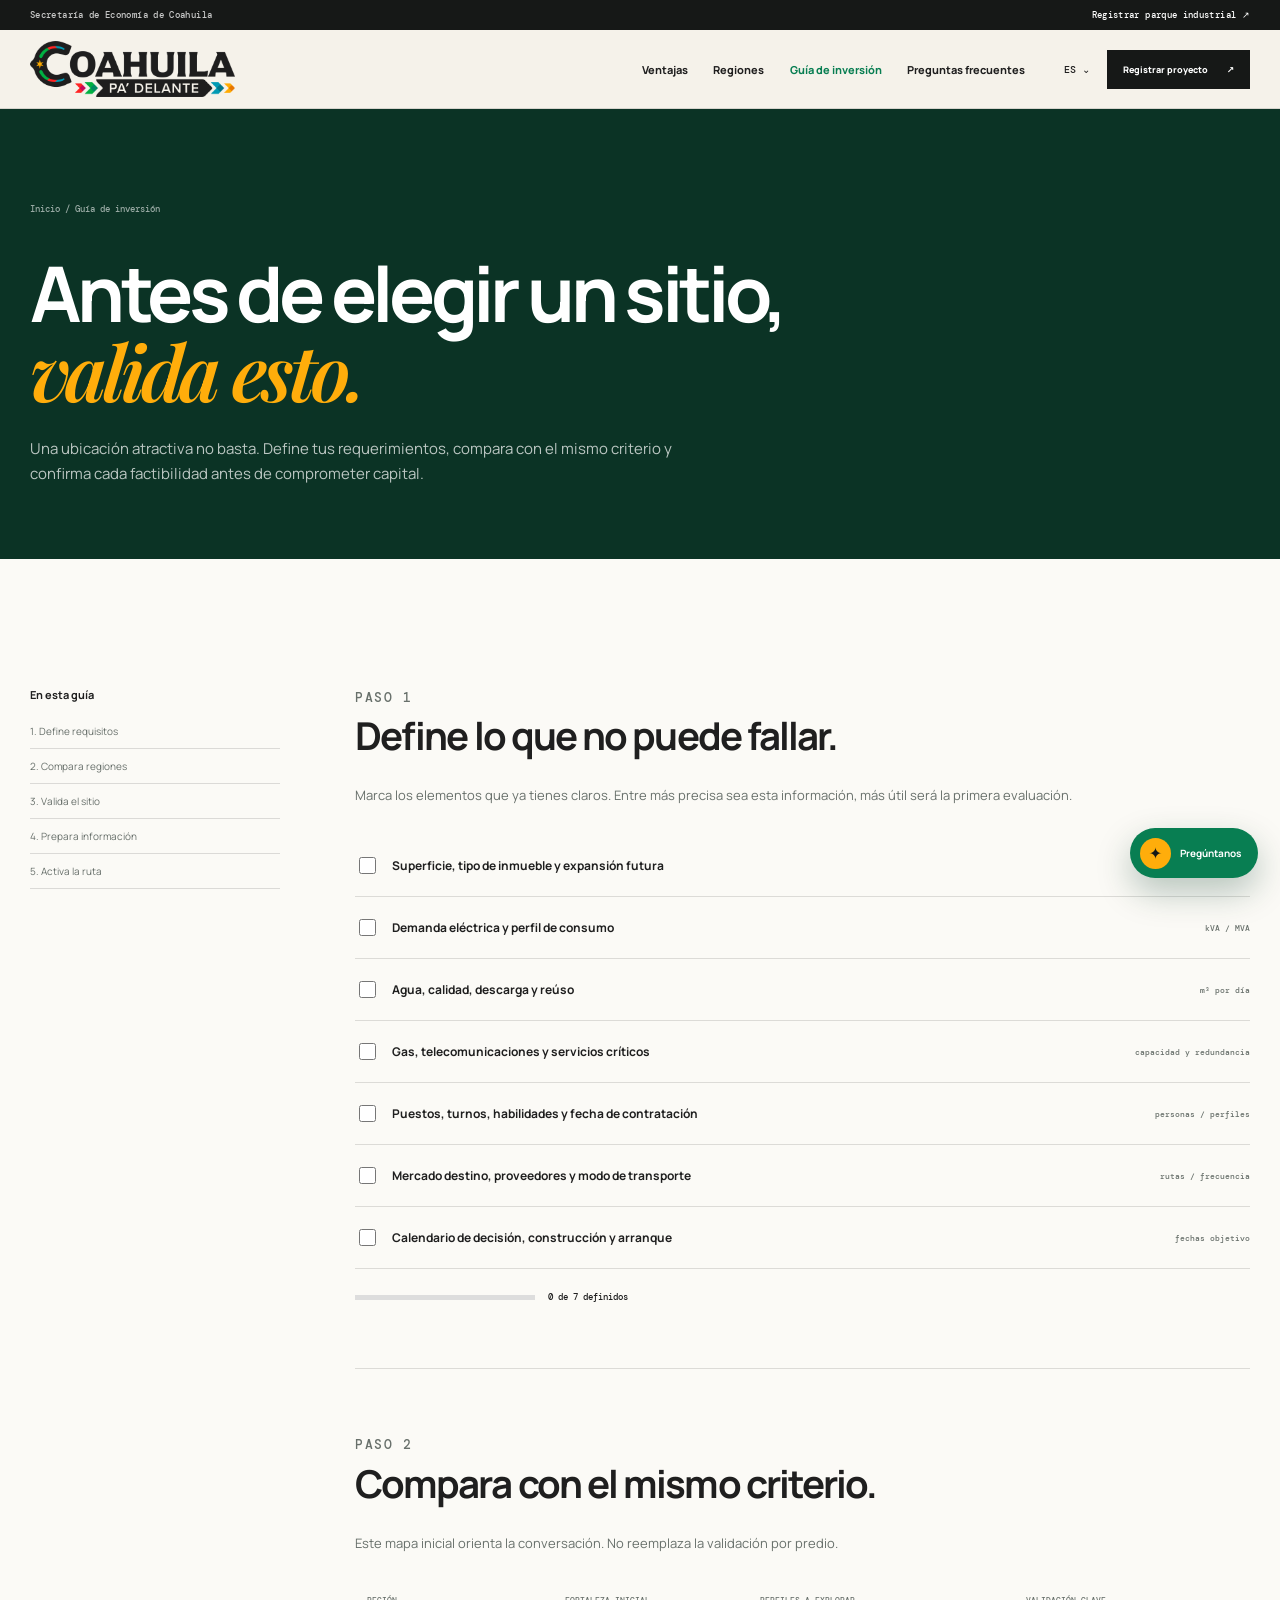
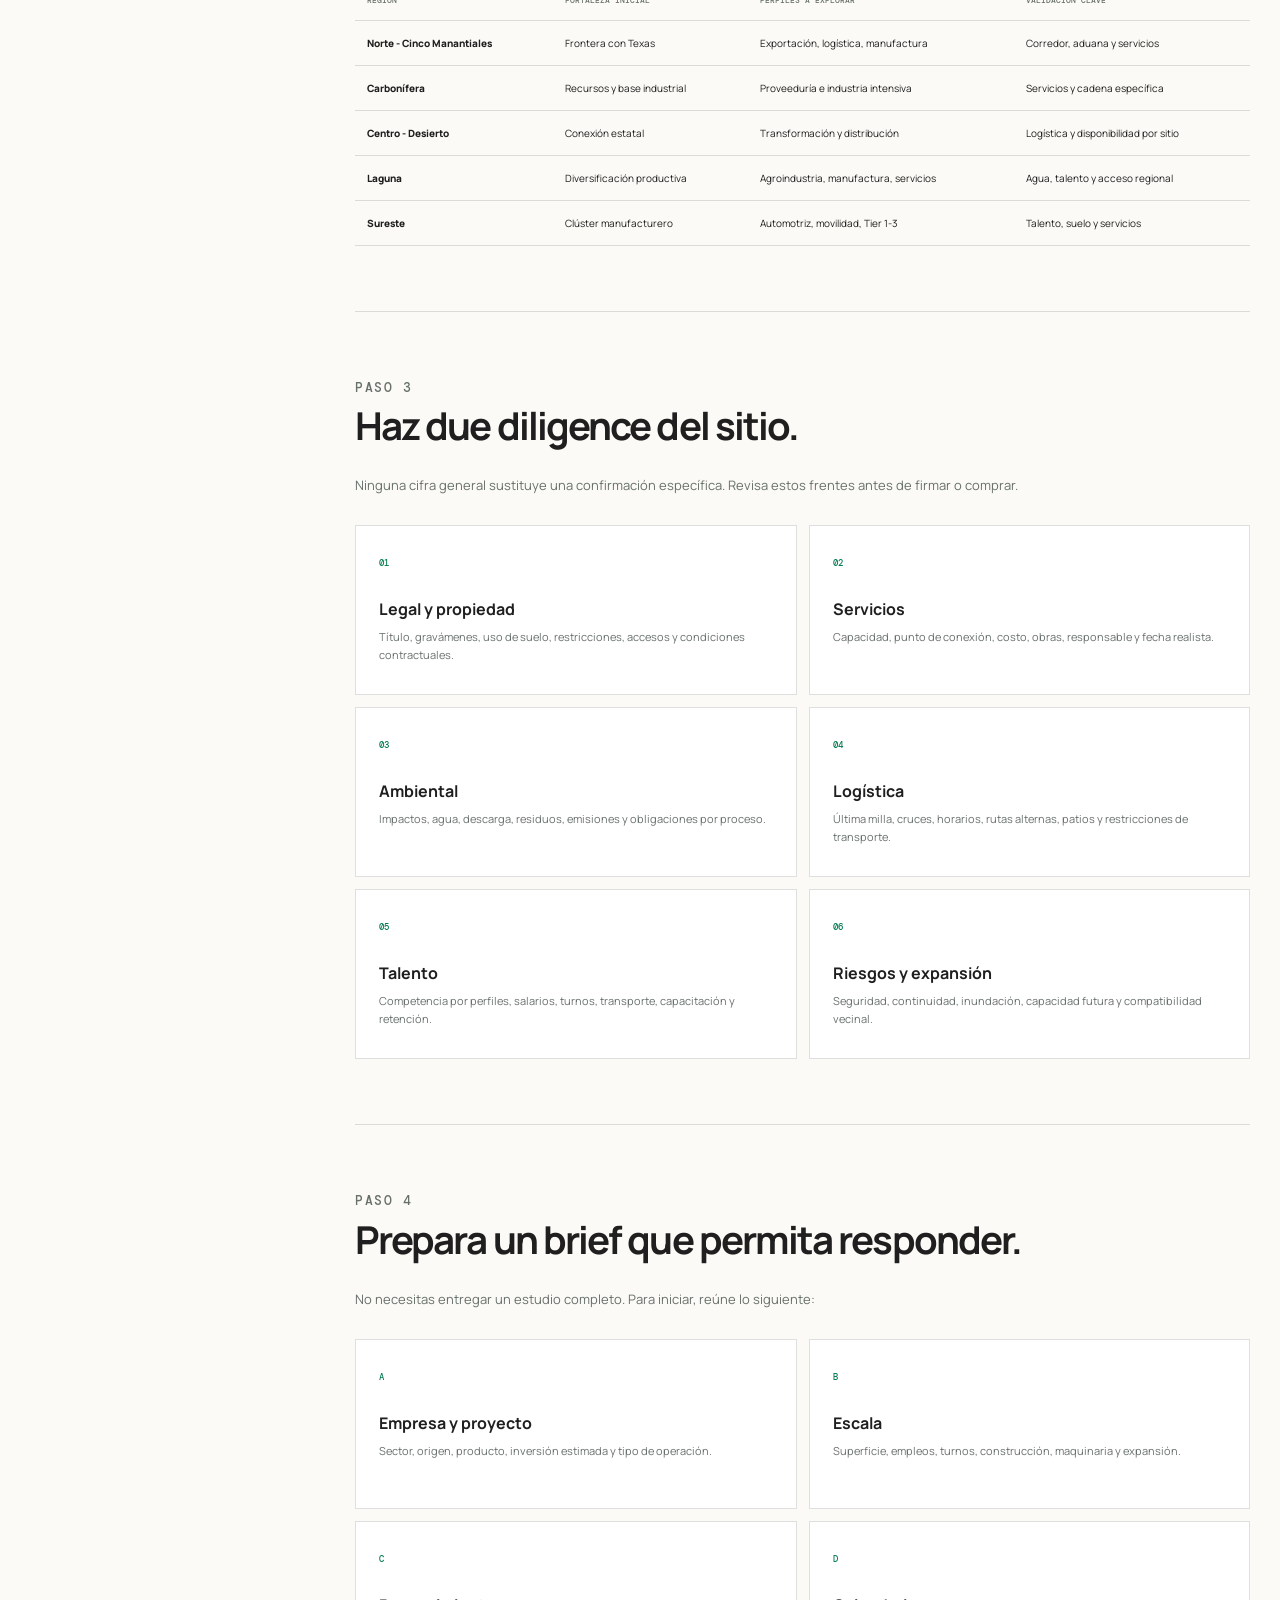
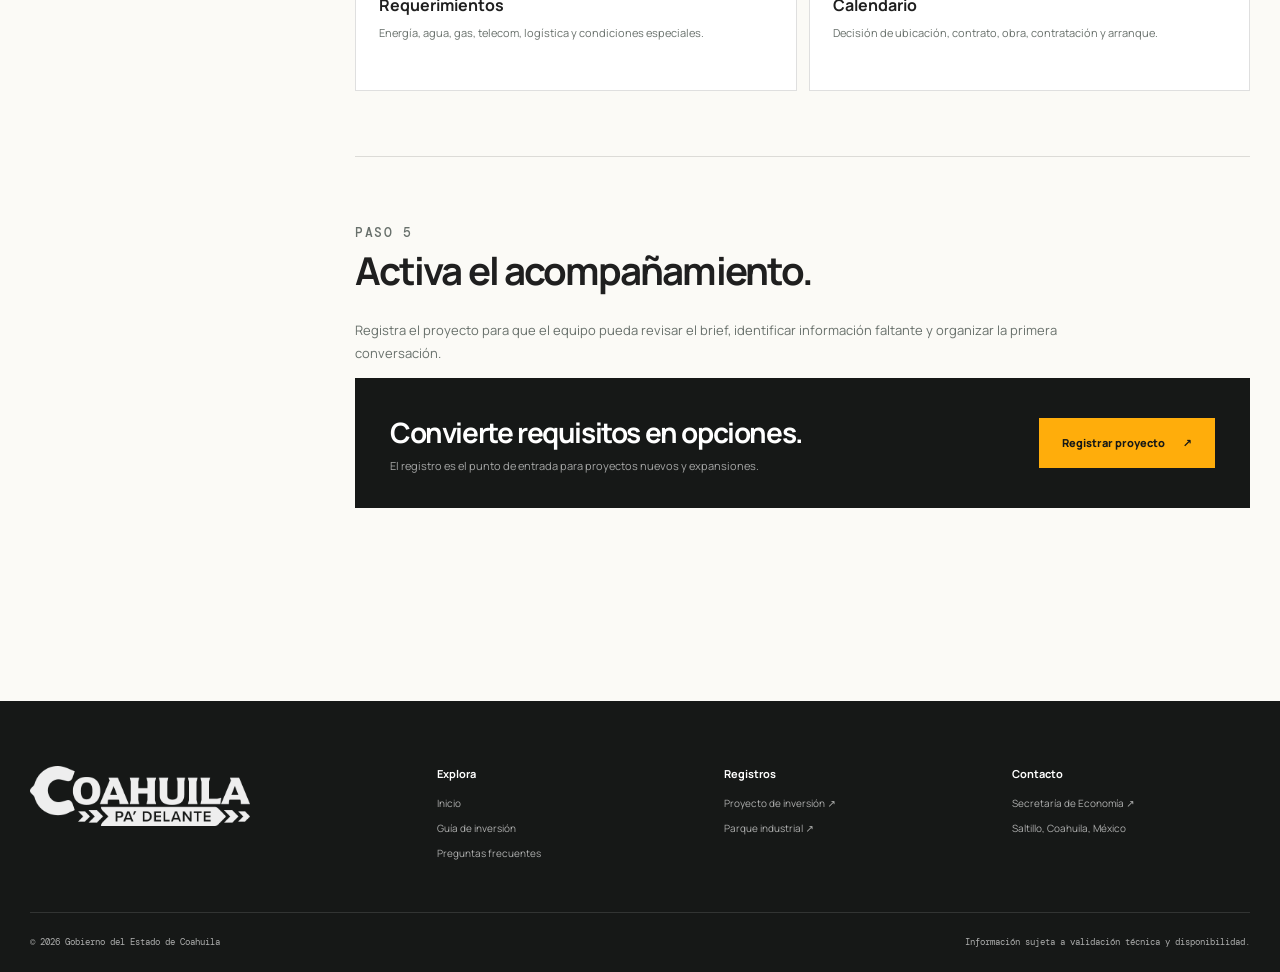
==== guia-de-inversion.html @ 3953431a "Refine investment site and add decision resources" ====
<!doctype html>
<html lang="es">
  <head>
    <meta charset="utf-8" />
    <meta name="viewport" content="width=device-width, initial-scale=1" />
    <meta name="description" content="Guía práctica para evaluar ubicación, infraestructura, talento y ruta de instalación en Coahuila." />
    <meta name="theme-color" content="#f5f2ea" />
    <title>Guía de inversión | Invierte en Coahuila</title>
    <link rel="icon" type="image/png" href="./assets/favicon.png" />
    <link rel="apple-touch-icon" href="./assets/favicon.png" />
    <link rel="preconnect" href="https://fonts.googleapis.com" />
    <link rel="preconnect" href="https://fonts.gstatic.com" crossorigin />
    <link href="https://fonts.googleapis.com/css2?family=DM+Mono:wght@400;500&family=Manrope:wght@400;500;600;700;800&family=Playfair+Display:ital,wght@0,600;1,600&display=swap" rel="stylesheet" />
    <link rel="stylesheet" href="./styles.css" />
  </head>
  <body>
    <a class="skip-link" href="#contenido">Ir al contenido</a>
    <header class="site-header">
      <div class="utility-bar"><div class="shell utility-inner"><span>Secretaría de Economía de Coahuila</span><a href="https://registro.superleads.mx/suma/parques_industriales" target="_blank" rel="noreferrer">Registrar parque industrial ↗</a></div></div>
      <div class="nav-shell shell"><a class="official-brand" href="./index.html" aria-label="Coahuila Pa' Delante, inicio"><img src="./assets/logo-coahuila-oficial.png" alt="Coahuila Pa' Delante" /></a><nav class="main-nav" id="main-nav" aria-label="Navegación principal"><a href="./index.html#ventajas">Ventajas</a><a href="./index.html#regiones">Regiones</a><a href="./guia-de-inversion.html" aria-current="page">Guía de inversión</a><a href="./preguntas-frecuentes.html">Preguntas frecuentes</a></nav><div class="nav-actions"><div class="language-wrap"><button class="language-button" id="language-button" type="button" aria-expanded="false" aria-controls="language-menu">ES <span>⌄</span></button><div class="language-menu" id="language-menu" hidden><button class="active" type="button">Español <small>Disponible</small></button><button type="button" data-coming-soon="English">English <small>Próximamente</small></button></div></div><a class="button button-dark button-nav" href="https://registro.superleads.mx/suma/registro_inversionista" target="_blank" rel="noreferrer">Registrar proyecto <span>↗</span></a><button class="menu-button" id="menu-button" type="button" aria-label="Abrir menú" aria-expanded="false"><span></span><span></span></button></div></div>
    </header>

    <main id="contenido">
      <section class="inner-hero"><div class="shell"><p class="breadcrumbs"><a href="./index.html">Inicio</a> / Guía de inversión</p><h1>Antes de elegir un sitio,<br /><em>valida esto.</em></h1><p>Una ubicación atractiva no basta. Define tus requerimientos, compara con el mismo criterio y confirma cada factibilidad antes de comprometer capital.</p></div></section>
      <section class="section"><div class="shell page-layout">
        <aside class="page-aside"><strong>En esta guía</strong><a href="#requisitos">1. Define requisitos</a><a href="#comparar">2. Compara regiones</a><a href="#validar">3. Valida el sitio</a><a href="#expediente">4. Prepara información</a><a href="#ruta">5. Activa la ruta</a></aside>
        <div>
          <section class="content-block" id="requisitos"><p class="section-label">Paso 1</p><h2>Define lo que no puede fallar.</h2><p>Marca los elementos que ya tienes claros. Entre más precisa sea esta información, más útil será la primera evaluación.</p>
            <ul class="checklist" id="investment-checklist">
              <li><label><input type="checkbox" /><span>Superficie, tipo de inmueble y expansión futura</span><small>m² / hectáreas</small></label></li>
              <li><label><input type="checkbox" /><span>Demanda eléctrica y perfil de consumo</span><small>kVA / MVA</small></label></li>
              <li><label><input type="checkbox" /><span>Agua, calidad, descarga y reúso</span><small>m³ por día</small></label></li>
              <li><label><input type="checkbox" /><span>Gas, telecomunicaciones y servicios críticos</span><small>capacidad y redundancia</small></label></li>
              <li><label><input type="checkbox" /><span>Puestos, turnos, habilidades y fecha de contratación</span><small>personas / perfiles</small></label></li>
              <li><label><input type="checkbox" /><span>Mercado destino, proveedores y modo de transporte</span><small>rutas / frecuencia</small></label></li>
              <li><label><input type="checkbox" /><span>Calendario de decisión, construcción y arranque</span><small>fechas objetivo</small></label></li>
            </ul>
            <div class="check-progress"><i><span id="check-progress-bar"></span></i><b id="check-progress-label">0 de 7 definidos</b></div>
          </section>

          <section class="content-block" id="comparar"><p class="section-label">Paso 2</p><h2>Compara con el mismo criterio.</h2><p>Este mapa inicial orienta la conversación. No reemplaza la validación por predio.</p>
            <div class="compare-wrap"><table class="compare-table"><thead><tr><th>Región</th><th>Fortaleza inicial</th><th>Perfiles a explorar</th><th>Validación clave</th></tr></thead><tbody>
              <tr><td>Norte - Cinco Manantiales</td><td>Frontera con Texas</td><td>Exportación, logística, manufactura</td><td>Corredor, aduana y servicios</td></tr>
              <tr><td>Carbonífera</td><td>Recursos y base industrial</td><td>Proveeduría e industria intensiva</td><td>Servicios y cadena específica</td></tr>
              <tr><td>Centro - Desierto</td><td>Conexión estatal</td><td>Transformación y distribución</td><td>Logística y disponibilidad por sitio</td></tr>
              <tr><td>Laguna</td><td>Diversificación productiva</td><td>Agroindustria, manufactura, servicios</td><td>Agua, talento y acceso regional</td></tr>
              <tr><td>Sureste</td><td>Clúster manufacturero</td><td>Automotriz, movilidad, Tier 1-3</td><td>Talento, suelo y servicios</td></tr>
            </tbody></table></div>
          </section>

          <section class="content-block" id="validar"><p class="section-label">Paso 3</p><h2>Haz due diligence del sitio.</h2><p>Ninguna cifra general sustituye una confirmación específica. Revisa estos frentes antes de firmar o comprar.</p>
            <div class="plain-grid">
              <article class="plain-card"><span>01</span><h3>Legal y propiedad</h3><p>Título, gravámenes, uso de suelo, restricciones, accesos y condiciones contractuales.</p></article>
              <article class="plain-card"><span>02</span><h3>Servicios</h3><p>Capacidad, punto de conexión, costo, obras, responsable y fecha realista.</p></article>
              <article class="plain-card"><span>03</span><h3>Ambiental</h3><p>Impactos, agua, descarga, residuos, emisiones y obligaciones por proceso.</p></article>
              <article class="plain-card"><span>04</span><h3>Logística</h3><p>Última milla, cruces, horarios, rutas alternas, patios y restricciones de transporte.</p></article>
              <article class="plain-card"><span>05</span><h3>Talento</h3><p>Competencia por perfiles, salarios, turnos, transporte, capacitación y retención.</p></article>
              <article class="plain-card"><span>06</span><h3>Riesgos y expansión</h3><p>Seguridad, continuidad, inundación, capacidad futura y compatibilidad vecinal.</p></article>
            </div>
          </section>

          <section class="content-block" id="expediente"><p class="section-label">Paso 4</p><h2>Prepara un brief que permita responder.</h2><p>No necesitas entregar un estudio completo. Para iniciar, reúne lo siguiente:</p>
            <div class="plain-grid">
              <article class="plain-card"><span>A</span><h3>Empresa y proyecto</h3><p>Sector, origen, producto, inversión estimada y tipo de operación.</p></article>
              <article class="plain-card"><span>B</span><h3>Escala</h3><p>Superficie, empleos, turnos, construcción, maquinaria y expansión.</p></article>
              <article class="plain-card"><span>C</span><h3>Requerimientos</h3><p>Energía, agua, gas, telecom, logística y condiciones especiales.</p></article>
              <article class="plain-card"><span>D</span><h3>Calendario</h3><p>Decisión de ubicación, contrato, obra, contratación y arranque.</p></article>
            </div>
          </section>

          <section class="content-block" id="ruta"><p class="section-label">Paso 5</p><h2>Activa el acompañamiento.</h2><p>Registra el proyecto para que el equipo pueda revisar el brief, identificar información faltante y organizar la primera conversación.</p>
            <div class="inline-cta"><div><h2>Convierte requisitos en opciones.</h2><p>El registro es el punto de entrada para proyectos nuevos y expansiones.</p></div><a class="button button-primary" href="https://registro.superleads.mx/suma/registro_inversionista" target="_blank" rel="noreferrer">Registrar proyecto <span>↗</span></a></div>
          </section>
        </div>
      </div></section>
    </main>

    <footer class="site-footer"><div class="shell footer-main"><img src="./assets/logo-coahuila-oficial.png" alt="Coahuila Pa' Delante" /><div><strong>Explora</strong><a href="./index.html">Inicio</a><a href="./guia-de-inversion.html">Guía de inversión</a><a href="./preguntas-frecuentes.html">Preguntas frecuentes</a></div><div><strong>Registros</strong><a href="https://registro.superleads.mx/suma/registro_inversionista" target="_blank" rel="noreferrer">Proyecto de inversión ↗</a><a href="https://registro.superleads.mx/suma/parques_industriales" target="_blank" rel="noreferrer">Parque industrial ↗</a></div><div><strong>Contacto</strong><a href="https://www.seccoahuila.gob.mx/" target="_blank" rel="noreferrer">Secretaría de Economía ↗</a><span>Saltillo, Coahuila, México</span></div></div><div class="shell footer-bottom"><span>© <span id="year"></span> Gobierno del Estado de Coahuila</span><span>Información sujeta a validación técnica y disponibilidad.</span></div></footer>
    <div id="suma-ai-widget-root" class="chat-widget" data-integration="pending"><section class="chat-panel" id="chat-panel" hidden><header><div><small>Asistente de inversión</small><strong>¿Qué necesitas saber?</strong></div><button id="chat-close" type="button" aria-label="Cerrar asistente">×</button></header><p>La conexión con IA está preparada. Mientras tanto, consulta las preguntas frecuentes o registra tu proyecto.</p><a href="./preguntas-frecuentes.html">Preguntas frecuentes →</a><a href="https://registro.superleads.mx/suma/registro_inversionista" target="_blank" rel="noreferrer">Registrar proyecto ↗</a><div id="suma-ai-widget-mount"></div></section><button class="chat-launcher" id="chat-launcher" type="button" aria-expanded="false" aria-controls="chat-panel"><span>✦</span><b>Pregúntanos</b></button></div>
    <div class="toast" id="toast" role="status" aria-live="polite"></div>
    <script src="./app.js"></script>
  </body>
</html>
---- styles.css ----
:root {
  --ink: #1f1f1f;
  --black: #161817;
  --green: #087e52;
  --green-dark: #0b3325;
  --green-soft: #dfece5;
  --red: #ff2c2c;
  --cyan: #079fbb;
  --gold: #ffad0b;
  --cream: #f5f2ea;
  --paper: #fbfaf6;
  --white: #fff;
  --muted: #68706b;
  --line: rgba(31,31,31,.14);
  --sans: "Manrope", system-ui, sans-serif;
  --serif: "Playfair Display", Georgia, serif;
  --mono: "DM Mono", monospace;
  --shell: min(1220px, calc(100% - 48px));
  --ease: cubic-bezier(.2,.72,.19,1);
}

* { box-sizing: border-box; }
html { scroll-behavior: smooth; scroll-padding-top: 110px; }
body { margin: 0; color: var(--ink); background: var(--paper); font-family: var(--sans); -webkit-font-smoothing: antialiased; }
body.menu-open { overflow: hidden; }
a { color: inherit; text-decoration: none; }
button, input, select { font: inherit; }
button { cursor: pointer; }
img { display: block; max-width: 100%; }
.shell { width: var(--shell); margin-inline: auto; }
.skip-link { position: fixed; top: -70px; left: 16px; z-index: 200; padding: 12px 16px; background: var(--gold); color: var(--black); font-weight: 800; transition: top .2s; }
.skip-link:focus { top: 16px; }

.site-header { position: relative; z-index: 50; background: rgba(245,242,234,.98); border-bottom: 1px solid var(--line); }
.site-header.is-fixed { position: fixed; inset: 0 0 auto; box-shadow: 0 8px 32px rgba(16,28,21,.09); animation: headerIn .26s var(--ease); }
.utility-bar { background: var(--black); color: rgba(255,255,255,.76); }
.utility-inner { min-height: 30px; display: flex; align-items: center; justify-content: space-between; gap: 20px; font: 500 9px var(--mono); letter-spacing: .04em; }
.utility-inner a { color: #fff; }
.utility-inner a:hover { color: var(--gold); }
.nav-shell { min-height: 78px; display: flex; align-items: center; gap: 32px; }
.official-brand { width: 205px; flex: none; }
.official-brand img { width: 100%; }
.main-nav { display: flex; align-items: center; gap: clamp(15px,2vw,30px); margin-left: auto; }
.main-nav a { padding-block: 28px; font-size: 11px; font-weight: 750; }
.main-nav a:hover, .main-nav a[aria-current="page"] { color: var(--green); }
.nav-actions { display: flex; align-items: center; gap: 10px; }
.language-wrap { position: relative; }
.language-button { padding: 10px 7px; border: 0; background: transparent; color: var(--ink); font: 500 10px var(--mono); }
.language-menu { position: absolute; top: calc(100% + 12px); right: 0; width: 215px; padding: 6px; background: #fff; border: 1px solid var(--line); box-shadow: 0 18px 50px rgba(20,29,24,.14); }
.language-menu button { width: 100%; display: flex; justify-content: space-between; padding: 11px; border: 0; background: transparent; color: var(--ink); text-align: left; font-size: 12px; }
.language-menu button:hover { background: var(--cream); }
.language-menu small { color: var(--muted); font-size: 9px; }
.button { min-height: 50px; padding: 0 22px; border: 1px solid transparent; display: inline-flex; align-items: center; justify-content: center; gap: 18px; font-size: 11px; font-weight: 800; transition: transform .2s var(--ease), box-shadow .2s var(--ease), background .2s; }
.button:hover { transform: translateY(-2px); }
.button-dark { color: #fff; background: var(--black); }
.button-dark:hover { box-shadow: 0 10px 22px rgba(0,0,0,.2); }
.button-primary { color: var(--black); background: var(--gold); }
.button-primary:hover { background: #ffc13c; box-shadow: 0 10px 24px rgba(255,173,11,.24); }
.button-light { background: #fff; color: var(--black); }
.button-ghost { border-color: rgba(255,255,255,.48); color: #fff; background: transparent; }
.button-nav { min-height: 39px; padding-inline: 15px; font-size: 9px; }
.menu-button { display: none; width: 42px; height: 42px; border: 0; background: transparent; }
.menu-button span { display: block; width: 24px; height: 1px; margin: 6px auto; background: var(--ink); }

.hero-simple { min-height: 690px; position: relative; display: grid; overflow: hidden; color: #fff; background: var(--green-dark); }
.hero-photo { position: absolute; inset: 0; background: url("https://images.unsplash.com/photo-1565008447742-97f6f38c985c?auto=format&fit=crop&w=2200&q=88") center 55%/cover; animation: heroMove 16s ease-in-out infinite alternate; }
.hero-overlay { position: absolute; inset: 0; background: linear-gradient(90deg, rgba(10,27,20,.94), rgba(10,36,26,.65) 48%, rgba(10,36,26,.12) 85%), linear-gradient(0deg, rgba(6,23,17,.45), transparent 52%); }
.hero-simple-content { position: relative; z-index: 1; align-self: center; padding: 82px 0 46px; }
.eyebrow, .section-label { margin: 0; text-transform: uppercase; color: var(--green); font: 500 9px var(--mono); letter-spacing: .13em; }
.eyebrow { display: flex; align-items: center; gap: 10px; }
.eyebrow span { width: 27px; height: 1px; background: currentColor; }
.eyebrow.light, .section-label.light { color: rgba(255,255,255,.72); }
.hero-simple h1 { max-width: 850px; margin: 22px 0; font-size: clamp(48px,6.5vw,88px); line-height: .98; letter-spacing: -.06em; }
.hero-simple h1 em, h2 em { color: var(--gold); font-family: var(--serif); font-weight: 600; }
.hero-simple-content > p:not(.eyebrow) { max-width: 600px; margin: 0 0 30px; color: rgba(255,255,255,.82); font-size: clamp(15px,1.4vw,18px); line-height: 1.65; }
.hero-actions { display: flex; flex-wrap: wrap; gap: 12px; }
.hero-proof { max-width: 760px; margin-top: 65px; padding-top: 22px; border-top: 1px solid rgba(255,255,255,.3); display: grid; grid-template-columns: repeat(3,1fr); gap: 25px; }
.hero-proof span { color: rgba(255,255,255,.68); font-size: 10px; }
.hero-proof strong { display: block; margin-bottom: 5px; color: #fff; font-size: 18px; }

.section { padding: clamp(78px,10vw,132px) 0; }
.section-heading { margin-bottom: 45px; }
.section-heading h2 { margin: 14px 0 0; font-size: clamp(35px,4.4vw,60px); line-height: 1.04; letter-spacing: -.055em; }
.section-heading.compact { max-width: 720px; }
.section-heading.split { display: flex; align-items: end; justify-content: space-between; gap: 50px; }
.section-heading.split > p { max-width: 350px; margin: 0 0 6px; color: var(--muted); font-size: 13px; line-height: 1.7; }
.value-section { background: var(--paper); }
.value-grid { display: grid; grid-template-columns: repeat(4,1fr); border-top: 1px solid var(--line); }
.value-grid article { min-height: 235px; padding: 25px 24px 25px 0; border-right: 1px solid var(--line); }
.value-grid article:not(:first-child) { padding-left: 24px; }
.value-grid article:last-child { border-right: 0; }
.value-grid span, .process-grid span { color: var(--green); font: 500 9px var(--mono); }
.value-grid h3 { margin: 48px 0 11px; font-size: 18px; letter-spacing: -.035em; }
.value-grid p { margin: 0; color: var(--muted); font-size: 12px; line-height: 1.65; }
.numbers-bar { margin-top: 28px; display: grid; grid-template-columns: repeat(3,1fr) auto; align-items: center; gap: 24px; padding: 22px 25px; color: #fff; background: var(--black); }
.numbers-bar article { display: grid; gap: 2px; }
.numbers-bar strong { font-size: 18px; }.numbers-bar span { color: rgba(255,255,255,.6); font-size: 9px; }.numbers-bar a { color: var(--gold); font: 500 9px var(--mono); }

.regions-section { color: #fff; background: var(--green-dark); }
.regions-section .section-heading h2 { color: #fff; }
.regions-section .section-heading > p { color: rgba(255,255,255,.62); }
.region-list { border-top: 1px solid rgba(255,255,255,.18); }
.region-list article { min-height: 105px; display: grid; grid-template-columns: 70px 1fr minmax(230px, .7fr); align-items: center; gap: 20px; border-bottom: 1px solid rgba(255,255,255,.18); transition: padding .22s var(--ease), background .22s; }
.region-list article:hover { padding-inline: 16px; background: rgba(255,255,255,.055); }
.region-list article > span { color: var(--gold); font: 500 10px var(--mono); }
.region-list h3 { margin: 0 0 5px; font-size: 21px; letter-spacing: -.04em; }.region-list p { margin: 0; color: rgba(255,255,255,.64); font-size: 11px; }.region-list small { color: rgba(255,255,255,.68); font-size: 10px; line-height: 1.5; }
.regions-cta { margin-top: 34px; display: flex; align-items: center; justify-content: space-between; gap: 20px; }.regions-cta p { margin: 0; color: rgba(255,255,255,.72); font-size: 12px; }

.process-section { background: var(--cream); }
.process-grid { display: grid; grid-template-columns: repeat(4,1fr); margin: 0; padding: 0; list-style: none; border-top: 1px solid var(--line); }
.process-grid li { min-height: 210px; padding: 24px 22px 0 0; border-right: 1px solid var(--line); }
.process-grid li:not(:first-child) { padding-left: 22px; }.process-grid li:last-child { border-right: 0; }
.process-grid h3 { margin: 43px 0 10px; font-size: 17px; }.process-grid p { margin: 0; color: var(--muted); font-size: 11px; line-height: 1.6; }

.decision-section { background: var(--paper); }
.decision-grid { display: grid; grid-template-columns: repeat(3,1fr); gap: 14px; }
.decision-card { min-height: 340px; padding: 31px; display: flex; flex-direction: column; border: 1px solid var(--line); transition: transform .25s var(--ease), box-shadow .25s var(--ease); }
.decision-card:hover { transform: translateY(-6px); box-shadow: 0 24px 55px rgba(21,37,28,.1); }
.decision-card > span { color: var(--green); font: 500 9px var(--mono); text-transform: uppercase; letter-spacing: .1em; }.decision-card h3 { max-width: 270px; margin: 70px 0 12px; font-size: 26px; letter-spacing: -.045em; }.decision-card p { max-width: 310px; margin: 0; color: var(--muted); font-size: 12px; line-height: 1.65; }.decision-card b { margin-top: auto; color: var(--green); font-size: 11px; }.faq-card { background: var(--green-soft); }.register-card { color: #fff; background: var(--black); }.register-card > span,.register-card b { color: var(--gold); }.register-card p { color: rgba(255,255,255,.65); }

.park-section { padding-top: 0; }.park-card { min-height: 330px; padding: clamp(34px,6vw,72px); display: flex; align-items: end; justify-content: space-between; gap: 50px; color: #fff; background: linear-gradient(110deg, rgba(9,47,34,.97), rgba(9,47,34,.78)), url("https://images.unsplash.com/photo-1486406146926-c627a92ad1ab?auto=format&fit=crop&w=1800&q=85") center/cover; }.park-card h2 { margin: 15px 0 12px; font-size: clamp(36px,4vw,58px); letter-spacing: -.055em; }.park-card p:not(.section-label) { max-width: 610px; margin: 0; color: rgba(255,255,255,.7); font-size: 13px; line-height: 1.65; }
.final-cta { text-align: center; background: var(--cream); }.final-cta-inner { display: grid; justify-items: center; }.final-cta h2 { margin: 24px 0 14px; font-size: clamp(36px,4.8vw,64px); letter-spacing: -.06em; }.final-cta-inner > p:not(.eyebrow) { max-width: 550px; margin: 0 0 27px; color: var(--muted); font-size: 13px; line-height: 1.7; }

.site-footer { padding-top: 65px; color: rgba(255,255,255,.65); background: var(--black); }
.footer-main { display: grid; grid-template-columns: 1.5fr repeat(3,1fr); gap: 50px; padding-bottom: 52px; }.footer-main > img { width: 220px; filter: brightness(0) invert(1); opacity: .93; }.footer-main > div { display: grid; align-content: start; gap: 11px; font-size: 10px; }.footer-main strong { margin-bottom: 4px; color: #fff; font-size: 11px; }.footer-main a:hover { color: var(--gold); }.footer-bottom { min-height: 60px; border-top: 1px solid rgba(255,255,255,.12); display: flex; align-items: center; justify-content: space-between; gap: 20px; font: 9px var(--mono); }

.chat-widget { position: fixed; right: 22px; bottom: 22px; z-index: 80; }.chat-launcher { min-height: 50px; padding: 0 17px 0 10px; display: flex; align-items: center; gap: 9px; border: 0; border-radius: 999px; color: #fff; background: var(--green); box-shadow: 0 14px 34px rgba(8,57,40,.28); }.chat-launcher span { width: 31px; height: 31px; display: grid; place-items: center; border-radius: 50%; color: var(--black); background: var(--gold); }.chat-launcher b { font-size: 10px; }.chat-panel { position: absolute; right: 0; bottom: 62px; width: min(340px,calc(100vw - 30px)); padding: 20px; color: var(--ink); background: #fff; border: 1px solid var(--line); box-shadow: 0 24px 70px rgba(13,30,21,.22); }.chat-panel header { display: flex; align-items: start; justify-content: space-between; gap: 16px; }.chat-panel header div { display: grid; gap: 4px; }.chat-panel small { color: var(--green); font: 500 8px var(--mono); text-transform: uppercase; }.chat-panel strong { font-size: 17px; }.chat-panel header button { border: 0; background: transparent; font-size: 23px; line-height: 1; }.chat-panel > p { margin: 17px 0; color: var(--muted); font-size: 11px; line-height: 1.6; }.chat-panel > a { display: block; padding: 11px 0; border-top: 1px solid var(--line); color: var(--green); font-size: 10px; font-weight: 800; }
.toast { position: fixed; left: 50%; bottom: 20px; z-index: 100; max-width: calc(100% - 30px); padding: 13px 18px; color: #fff; background: var(--black); font-size: 11px; opacity: 0; pointer-events: none; transform: translate(-50%,12px); transition: .25s var(--ease); }.toast.show { opacity: 1; transform: translate(-50%,0); }

/* Inner pages */
.inner-hero { padding: 85px 0 72px; color: #fff; background: var(--green-dark); }.inner-hero .breadcrumbs { margin-bottom: 40px; color: rgba(255,255,255,.58); font: 500 9px var(--mono); }.inner-hero .breadcrumbs a:hover { color: var(--gold); }.inner-hero h1 { max-width: 900px; margin: 0; font-size: clamp(46px,6vw,82px); line-height: 1; letter-spacing: -.06em; }.inner-hero h1 em { color: var(--gold); font-family: var(--serif); font-weight: 600; }.inner-hero > .shell > p:not(.breadcrumbs) { max-width: 650px; margin: 24px 0 0; color: rgba(255,255,255,.72); font-size: 15px; line-height: 1.7; }
.page-layout { display: grid; grid-template-columns: 250px 1fr; gap: 75px; align-items: start; }.page-aside { position: sticky; top: 130px; }.page-aside strong { display: block; margin-bottom: 12px; font-size: 11px; }.page-aside a { display: block; padding: 10px 0; border-bottom: 1px solid var(--line); color: var(--muted); font-size: 10px; }.page-aside a:hover { color: var(--green); }.content-block { padding: 0 0 65px; margin-bottom: 65px; border-bottom: 1px solid var(--line); }.content-block:last-child { margin-bottom: 0; border-bottom: 0; }.content-block h2 { margin: 0 0 22px; font-size: clamp(30px,3vw,43px); letter-spacing: -.05em; }.content-block > p { max-width: 760px; color: var(--muted); font-size: 13px; line-height: 1.75; }.plain-grid { display: grid; grid-template-columns: repeat(2,1fr); gap: 12px; margin-top: 28px; }.plain-card { min-height: 170px; padding: 23px; border: 1px solid var(--line); background: #fff; }.plain-card span { color: var(--green); font: 500 9px var(--mono); }.plain-card h3 { margin: 27px 0 8px; font-size: 16px; }.plain-card p { margin: 0; color: var(--muted); font-size: 11px; line-height: 1.6; }
.checklist { margin: 28px 0 0; padding: 0; list-style: none; }.checklist label { min-height: 62px; display: grid; grid-template-columns: 25px 1fr auto; align-items: center; gap: 12px; border-bottom: 1px solid var(--line); font-size: 12px; font-weight: 700; }.checklist input { width: 17px; height: 17px; accent-color: var(--green); }.checklist small { color: var(--muted); font: 500 8px var(--mono); }.check-progress { margin-top: 22px; display: flex; align-items: center; gap: 13px; }.check-progress i { width: 180px; height: 5px; overflow: hidden; background: #ddd; }.check-progress i span { display: block; width: 0; height: 100%; background: var(--green); transition: width .25s; }.check-progress b { font: 500 9px var(--mono); }
.compare-table { width: 100%; border-collapse: collapse; margin-top: 25px; font-size: 10px; }.compare-table th,.compare-table td { padding: 15px 12px; text-align: left; border-bottom: 1px solid var(--line); }.compare-table th { color: var(--muted); font: 500 8px var(--mono); text-transform: uppercase; }.compare-table td:first-child { font-weight: 800; }
.faq-tools { padding: 34px 0; background: var(--cream); border-bottom: 1px solid var(--line); }.faq-search { display: grid; grid-template-columns: 1fr auto; gap: 12px; }.faq-search input { min-height: 54px; padding: 0 18px; border: 1px solid var(--line); background: #fff; outline: none; }.faq-search input:focus { border-color: var(--green); }.faq-count { align-self: center; color: var(--muted); font: 500 9px var(--mono); }.faq-categories { display: flex; flex-wrap: wrap; gap: 7px; margin-top: 14px; }.faq-categories button { padding: 8px 12px; border: 1px solid var(--line); background: transparent; font-size: 9px; font-weight: 700; }.faq-categories button.active { color: #fff; border-color: var(--green); background: var(--green); }.faq-group { margin-bottom: 60px; }.faq-group h2 { margin: 0 0 17px; font-size: 28px; letter-spacing: -.04em; }.faq-item { border-top: 1px solid var(--line); }.faq-item:last-child { border-bottom: 1px solid var(--line); }.faq-item summary { min-height: 67px; display: flex; align-items: center; justify-content: space-between; gap: 30px; cursor: pointer; list-style: none; font-size: 12px; font-weight: 800; }.faq-item summary::-webkit-details-marker { display: none; }.faq-item summary::after { content: "+"; color: var(--green); font-size: 19px; font-weight: 400; }.faq-item[open] summary::after { content: "−"; }.faq-answer { max-width: 820px; padding: 0 42px 24px 0; color: var(--muted); font-size: 12px; line-height: 1.75; }.faq-answer a { color: var(--green); text-decoration: underline; }.faq-empty { padding: 50px 0; color: var(--muted); text-align: center; }
.inline-cta { padding: 35px; display: flex; align-items: center; justify-content: space-between; gap: 30px; color: #fff; background: var(--black); }.inline-cta h2 { margin: 0 0 7px; font-size: 28px; }.inline-cta p { margin: 0; color: rgba(255,255,255,.62); font-size: 11px; }

.reveal { opacity: 0; transform: translateY(18px); transition: opacity .65s var(--ease), transform .65s var(--ease); }.reveal.in-view { opacity: 1; transform: none; }
@keyframes heroMove { to { transform: scale(1.06) translateX(1%); } }
@keyframes headerIn { from { transform: translateY(-100%); } }

@media (max-width: 960px) {
  :root { --shell: min(100% - 36px,760px); }
  .utility-bar { display: none; }.nav-shell { min-height: 70px; }.official-brand { width: 175px; }
  .main-nav { position: fixed; inset: 70px 0 auto; display: none; padding: 22px 18px 28px; background: var(--cream); border-bottom: 1px solid var(--line); box-shadow: 0 18px 30px rgba(15,30,21,.12); }.main-nav.is-open { display: grid; gap: 0; }.main-nav a { padding: 14px 0; border-bottom: 1px solid var(--line); font-size: 12px; }.menu-button { display: block; }.button-nav { display: none; }
  .value-grid { grid-template-columns: repeat(2,1fr); }.value-grid article:nth-child(2) { border-right: 0; }.value-grid article:nth-child(3) { padding-left: 0; border-top: 1px solid var(--line); }.value-grid article:nth-child(4) { border-top: 1px solid var(--line); }
  .numbers-bar { grid-template-columns: repeat(3,1fr); }.numbers-bar a { grid-column: 1/-1; }
  .decision-grid { grid-template-columns: 1fr; }.decision-card { min-height: 260px; }.decision-card h3 { margin-top: 45px; }
  .footer-main { grid-template-columns: 1.3fr 1fr 1fr; }.footer-main > div:last-child { grid-column: 2; }
  .page-layout { grid-template-columns: 1fr; gap: 40px; }.page-aside { position: static; display: none; }
}

@media (max-width: 660px) {
  :root { --shell: calc(100% - 30px); }.official-brand { width: 150px; }.language-button { padding-inline: 4px; }
  .hero-simple { min-height: 650px; }.hero-simple h1 { font-size: 49px; }.hero-simple-content { padding-top: 65px; }.hero-simple-content > p:not(.eyebrow) { font-size: 14px; }.hero-actions { display: grid; justify-items: stretch; }.hero-proof { margin-top: 42px; grid-template-columns: 1fr; gap: 12px; }.hero-proof span { display: flex; align-items: baseline; gap: 8px; }.hero-proof strong { display: inline; }
  .section { padding: 72px 0; }.section-heading.split { display: grid; gap: 20px; }.value-grid { grid-template-columns: 1fr; }.value-grid article,.value-grid article:not(:first-child),.value-grid article:nth-child(3) { min-height: 190px; padding: 22px 0; border-right: 0; border-top: 1px solid var(--line); }.value-grid h3 { margin-top: 32px; }.numbers-bar { grid-template-columns: 1fr 1fr; }.numbers-bar article:nth-child(3),.numbers-bar a { grid-column: 1/-1; }
  .region-list article { grid-template-columns: 35px 1fr; padding: 18px 0; }.region-list small { grid-column: 2; }.regions-cta,.park-card,.inline-cta { display: grid; align-items: start; }.process-grid { grid-template-columns: 1fr 1fr; }.process-grid li:nth-child(2) { border-right: 0; }.process-grid li:nth-child(3) { padding-left: 0; border-top: 1px solid var(--line); }.process-grid li:nth-child(4) { border-top: 1px solid var(--line); }.park-card { min-height: 410px; align-content: end; }.footer-main { grid-template-columns: 1fr 1fr; }.footer-main > img { grid-column: 1/-1; }.footer-main > div:last-child { grid-column: auto; }.footer-bottom { padding: 17px 0; display: grid; }.chat-widget { right: 14px; bottom: 14px; }.chat-launcher b { display: none; }.chat-launcher { width: 50px; padding: 0 9px; }
  .inner-hero { padding: 55px 0; }.inner-hero h1 { font-size: 46px; }.plain-grid { grid-template-columns: 1fr; }.checklist label { grid-template-columns: 25px 1fr; padding: 12px 0; }.checklist small { grid-column: 2; }.compare-wrap { overflow-x: auto; }.compare-table { min-width: 620px; }.faq-search { grid-template-columns: 1fr; }.inline-cta { padding: 27px; }
}

@media (prefers-reduced-motion: reduce) { *,*::before,*::after { scroll-behavior: auto!important; animation-duration: .01ms!important; transition-duration: .01ms!important; } }
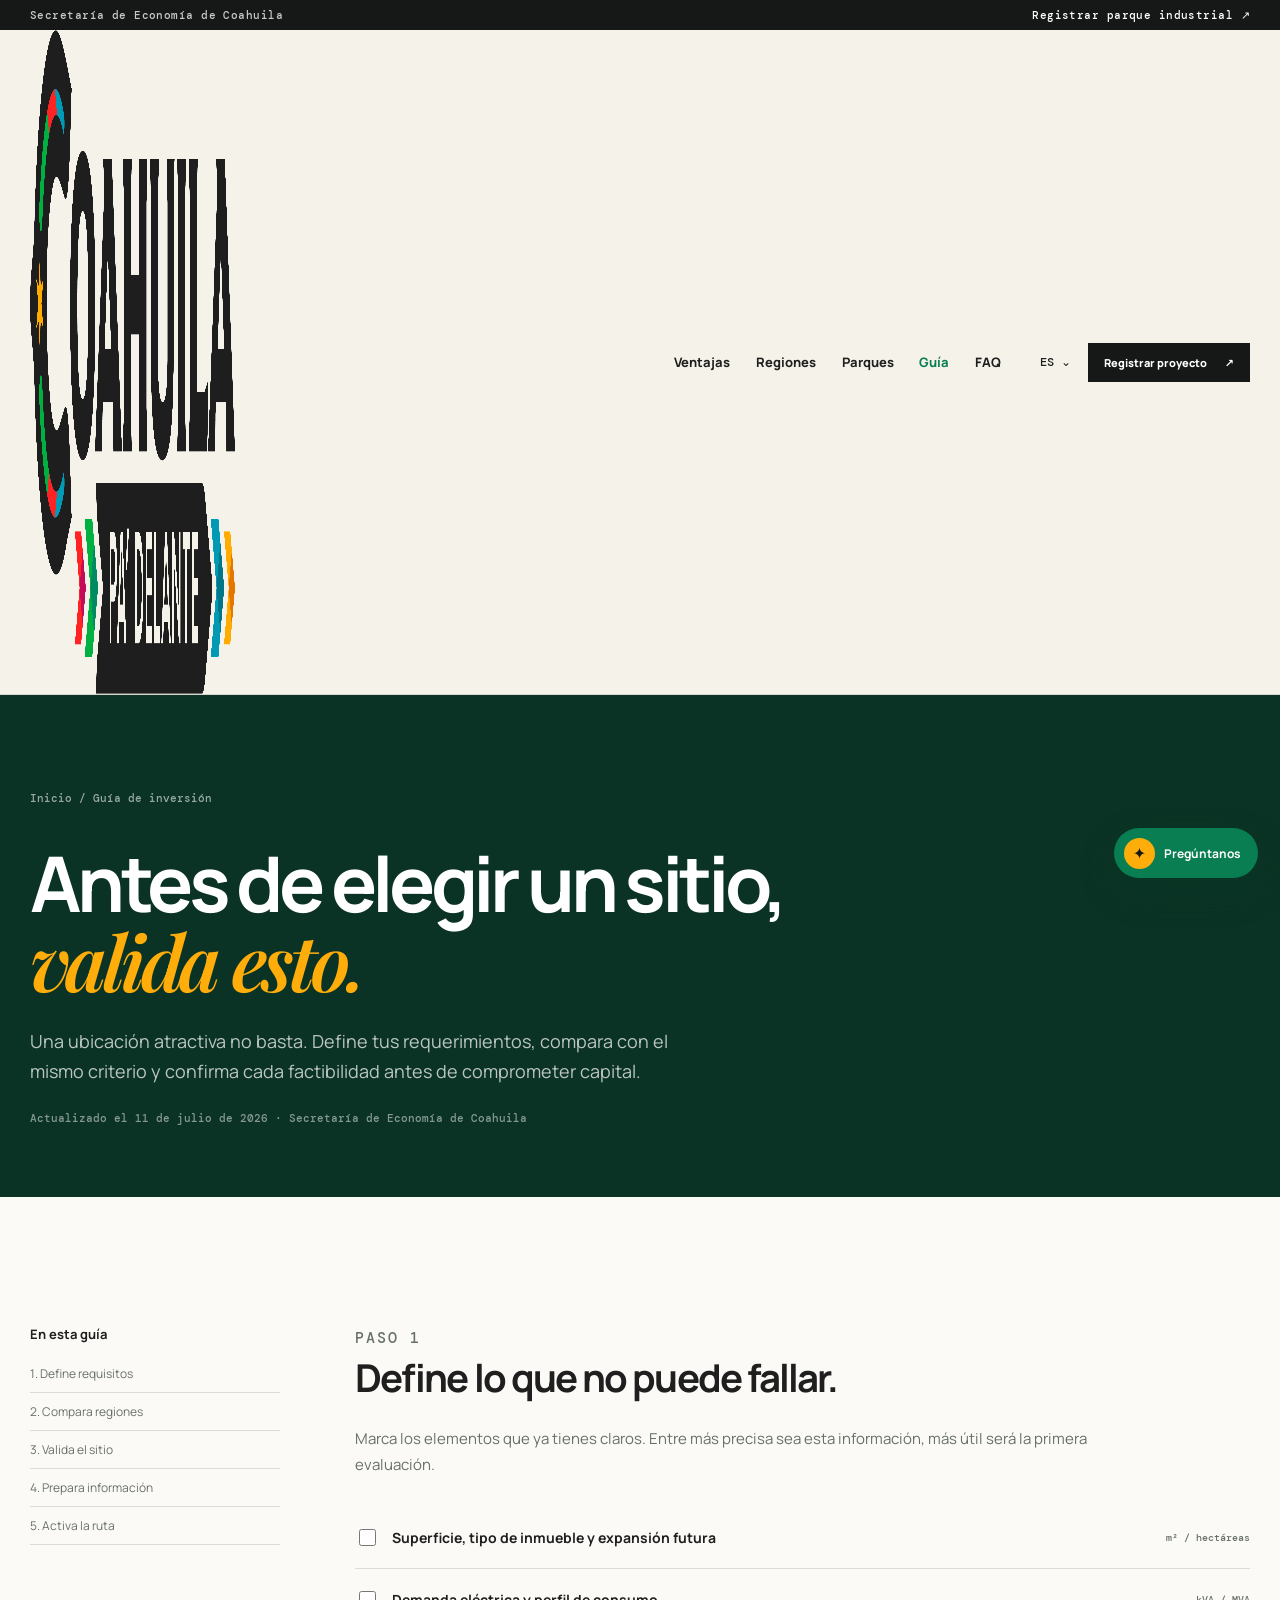
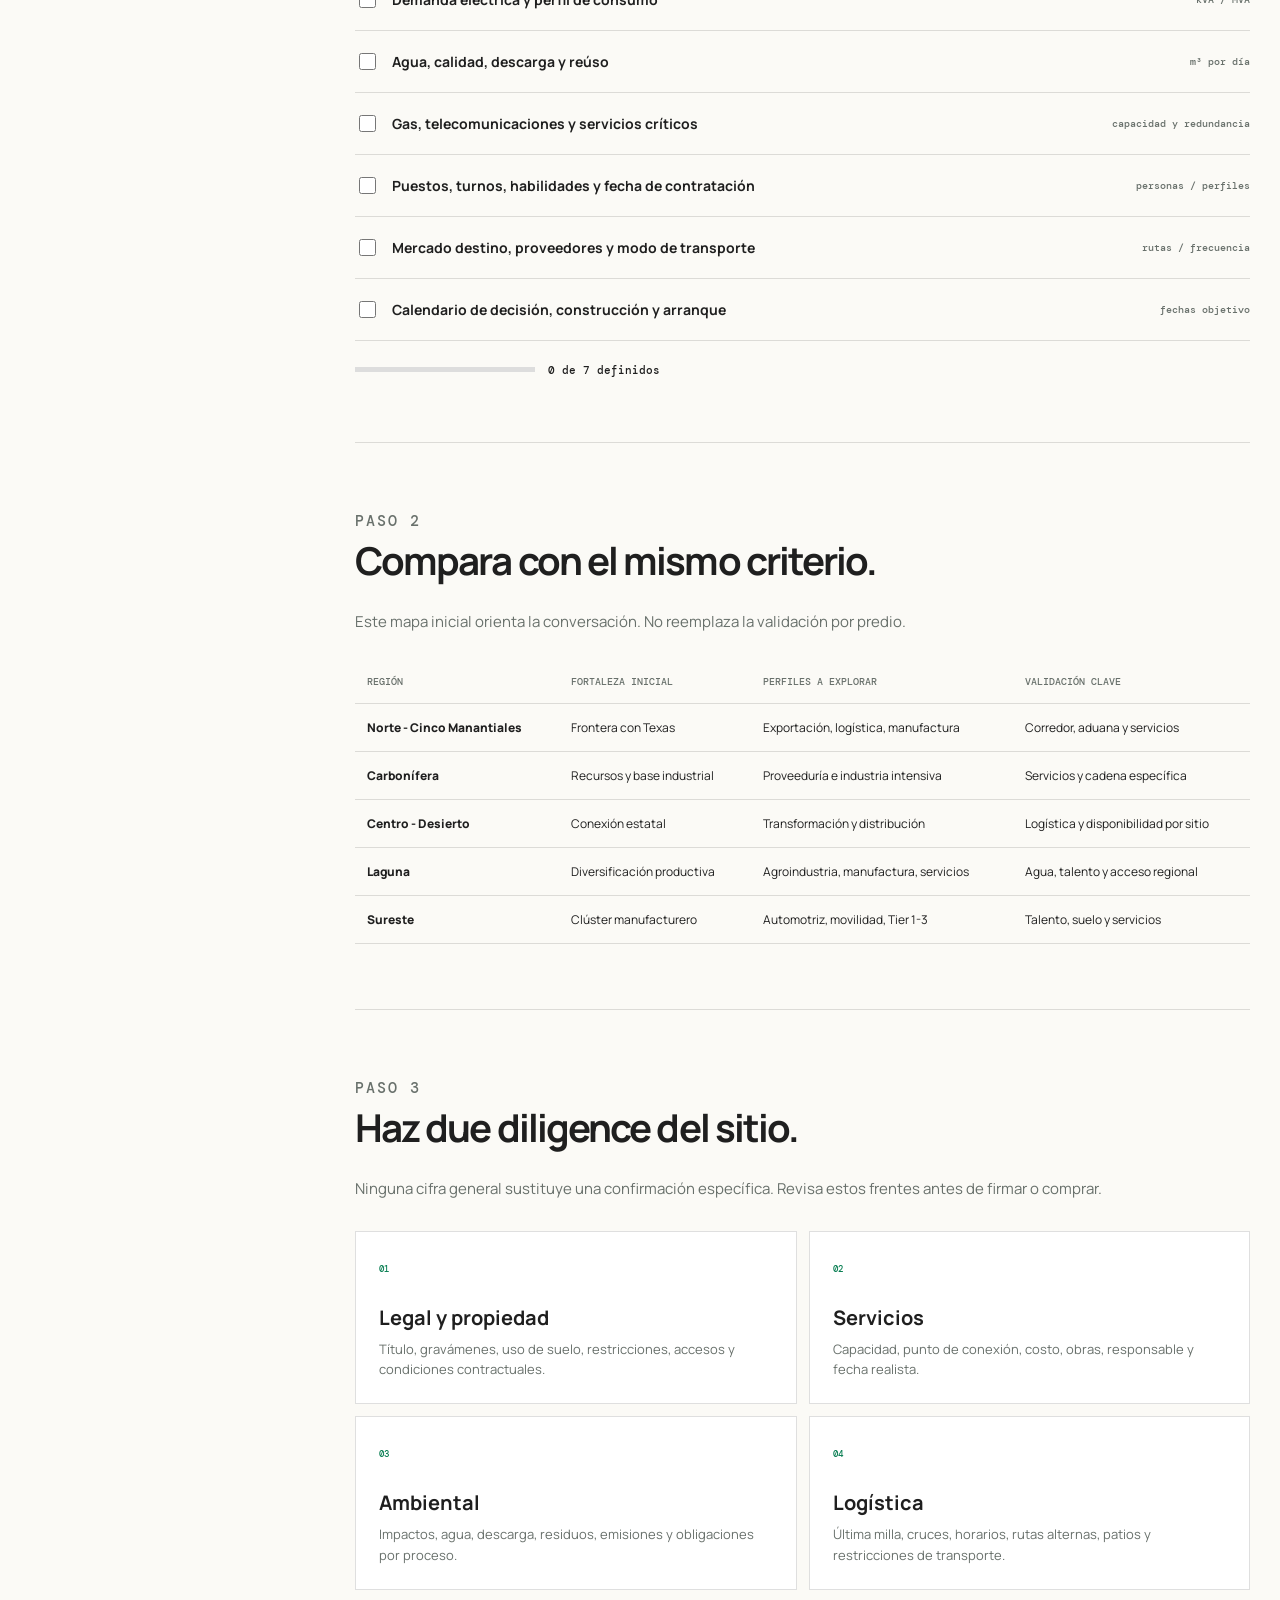
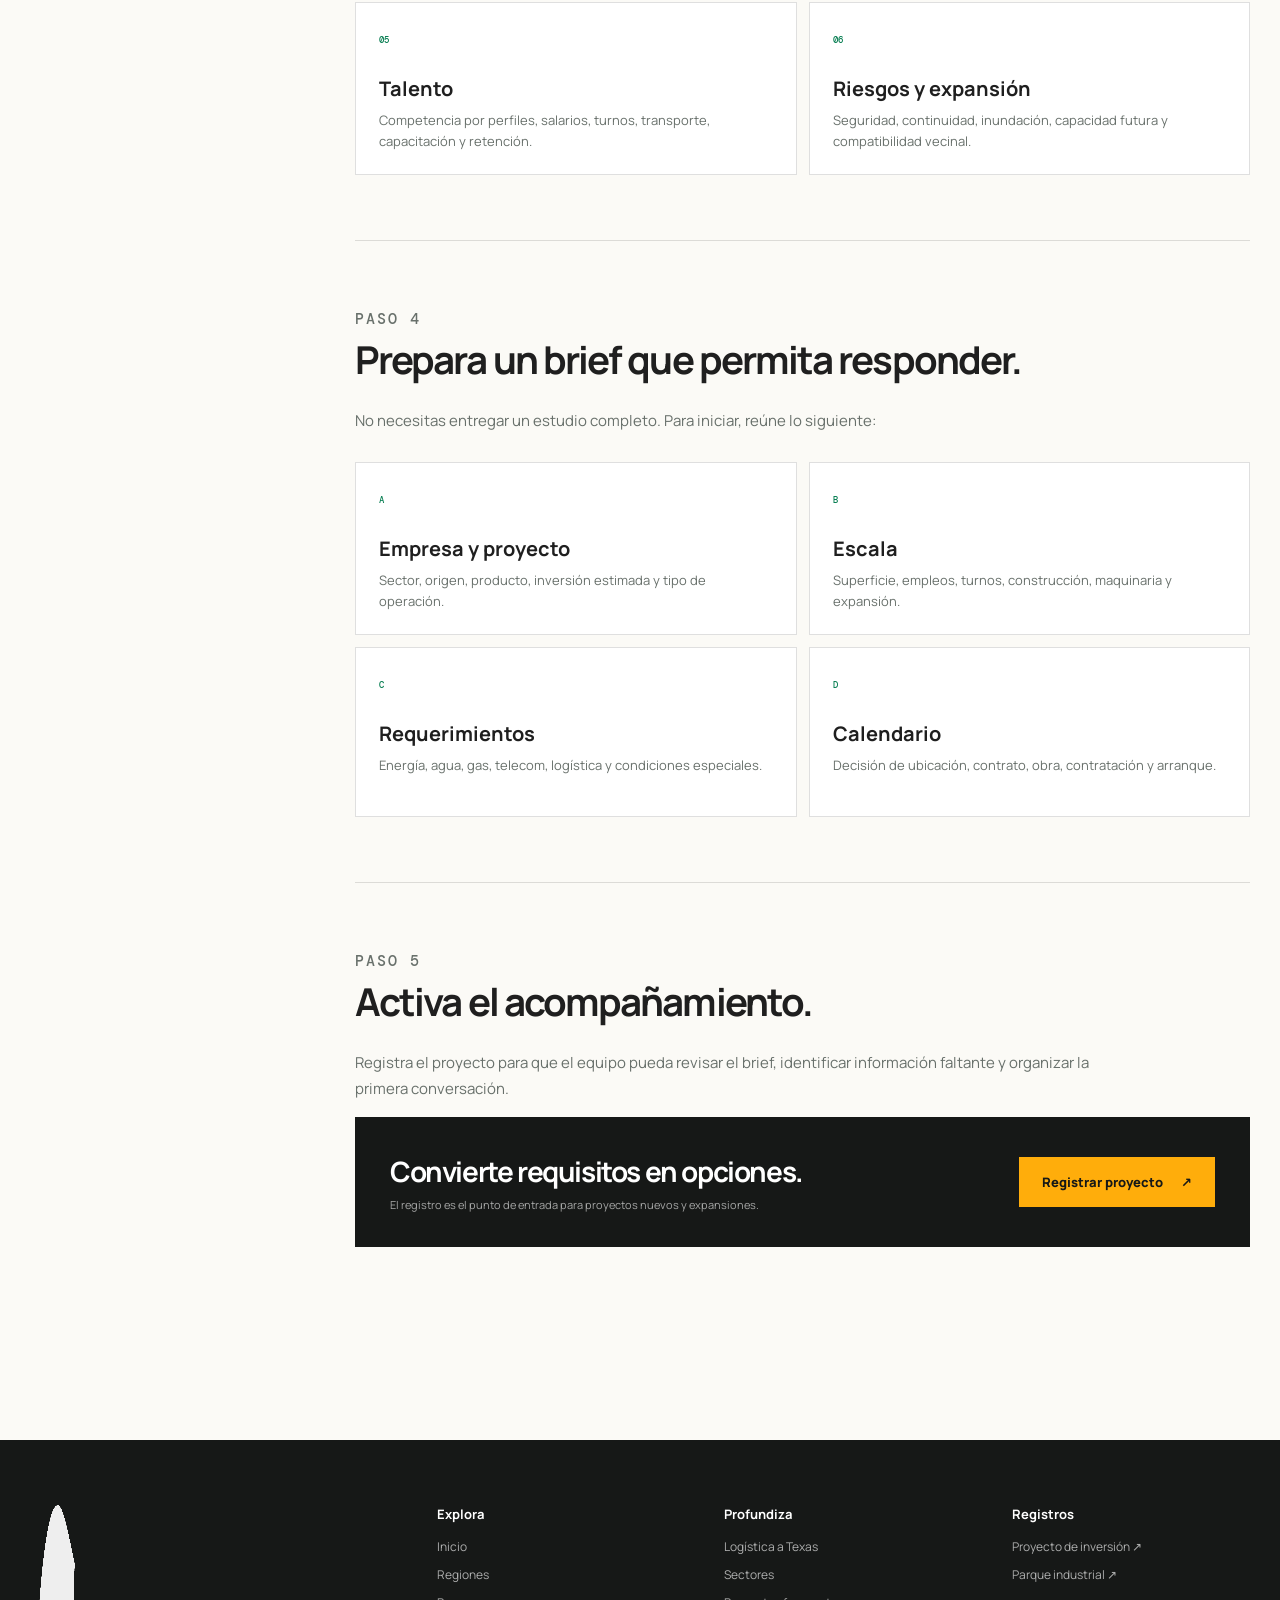
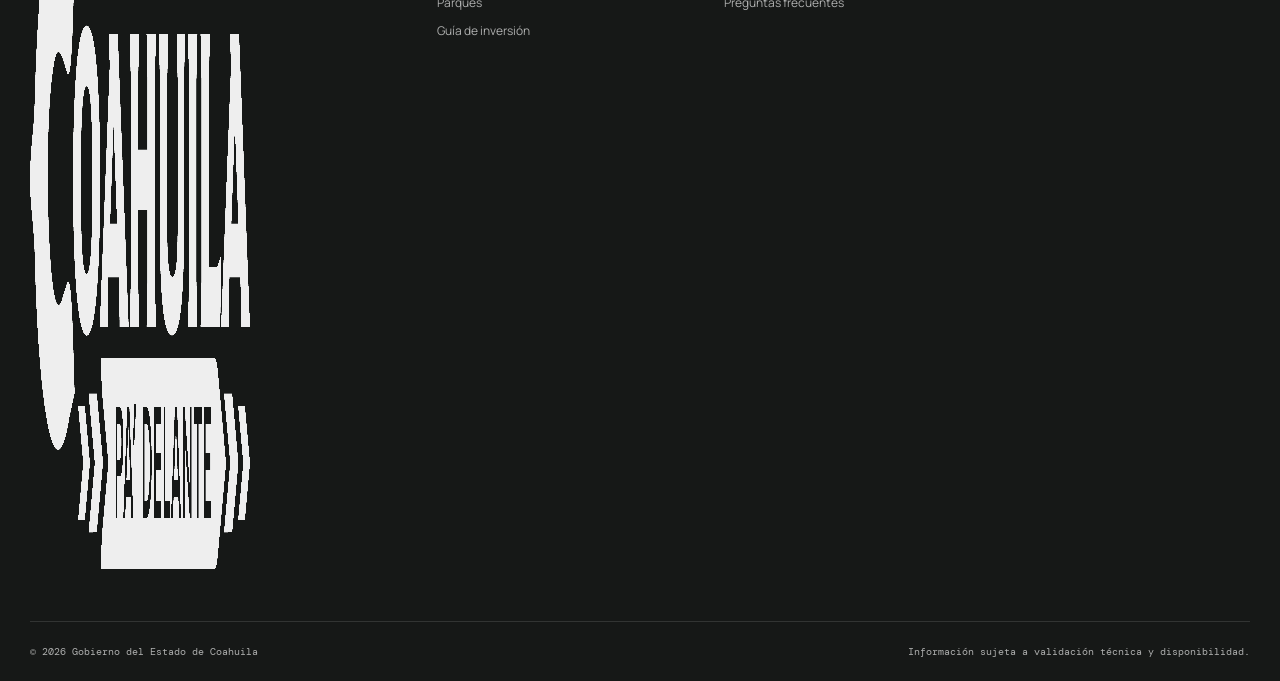
==== commit 2d46dc46: "Improve readability and expand SEO content" ====
--- a/guia-de-inversion.html
+++ b/guia-de-inversion.html
@@ -1,27 +1,60 @@
 <!doctype html>
-<html lang="es">
+<html lang="es-MX">
   <head>
     <meta charset="utf-8" />
     <meta name="viewport" content="width=device-width, initial-scale=1" />
-    <meta name="description" content="Guía práctica para evaluar ubicación, infraestructura, talento y ruta de instalación en Coahuila." />
+    <meta name="description" content="Cómo instalar una empresa en Coahuila: requisitos, selección de sitio, infraestructura, talento, permisos y checklist de due diligence." />
+    <meta name="robots" content="index, follow, max-snippet:-1, max-image-preview:large" />
     <meta name="theme-color" content="#f5f2ea" />
-    <title>Guía de inversión | Invierte en Coahuila</title>
+    <link rel="canonical" href="https://ricardolopezreyero.github.io/Suma_web/guia-de-inversion.html" />
+    <meta property="og:title" content="Cómo instalar una empresa en Coahuila | Guía" />
+    <meta property="og:description" content="Checklist práctico para evaluar ubicación, servicios, talento y ruta de instalación." />
+    <meta property="og:type" content="article" />
+    <meta property="og:url" content="https://ricardolopezreyero.github.io/Suma_web/guia-de-inversion.html" />
+    <meta property="og:locale" content="es_MX" />
+    <meta property="og:image" content="https://ricardolopezreyero.github.io/Suma_web/assets/og-invierte-coahuila.jpg" />
+    <title>Cómo instalar una empresa en Coahuila | Guía de inversión</title>
     <link rel="icon" type="image/png" href="./assets/favicon.png" />
     <link rel="apple-touch-icon" href="./assets/favicon.png" />
+    <link rel="manifest" href="./site.webmanifest" />
     <link rel="preconnect" href="https://fonts.googleapis.com" />
     <link rel="preconnect" href="https://fonts.gstatic.com" crossorigin />
     <link href="https://fonts.googleapis.com/css2?family=DM+Mono:wght@400;500&family=Manrope:wght@400;500;600;700;800&family=Playfair+Display:ital,wght@0,600;1,600&display=swap" rel="stylesheet" />
     <link rel="stylesheet" href="./styles.css" />
+    <script type="application/ld+json">
+      {
+        "@context": "https://schema.org",
+        "@graph": [
+          {
+            "@type": "Article",
+            "headline": "Cómo instalar una empresa en Coahuila",
+            "description": "Guía práctica de selección de sitio, infraestructura, talento, permisos y due diligence.",
+            "datePublished": "2026-07-11",
+            "dateModified": "2026-07-11",
+            "inLanguage": "es-MX",
+            "mainEntityOfPage": "https://ricardolopezreyero.github.io/Suma_web/guia-de-inversion.html",
+            "author": { "@type": "Organization", "name": "Secretaría de Economía de Coahuila", "url": "https://www.seccoahuila.gob.mx/" }
+          },
+          {
+            "@type": "BreadcrumbList",
+            "itemListElement": [
+              { "@type": "ListItem", "position": 1, "name": "Inicio", "item": "https://ricardolopezreyero.github.io/Suma_web/" },
+              { "@type": "ListItem", "position": 2, "name": "Guía de inversión", "item": "https://ricardolopezreyero.github.io/Suma_web/guia-de-inversion.html" }
+            ]
+          }
+        ]
+      }
+    </script>
   </head>
   <body>
     <a class="skip-link" href="#contenido">Ir al contenido</a>
     <header class="site-header">
       <div class="utility-bar"><div class="shell utility-inner"><span>Secretaría de Economía de Coahuila</span><a href="https://registro.superleads.mx/suma/parques_industriales" target="_blank" rel="noreferrer">Registrar parque industrial ↗</a></div></div>
-      <div class="nav-shell shell"><a class="official-brand" href="./index.html" aria-label="Coahuila Pa' Delante, inicio"><img src="./assets/logo-coahuila-oficial.png" alt="Coahuila Pa' Delante" /></a><nav class="main-nav" id="main-nav" aria-label="Navegación principal"><a href="./index.html#ventajas">Ventajas</a><a href="./index.html#regiones">Regiones</a><a href="./guia-de-inversion.html" aria-current="page">Guía de inversión</a><a href="./preguntas-frecuentes.html">Preguntas frecuentes</a></nav><div class="nav-actions"><div class="language-wrap"><button class="language-button" id="language-button" type="button" aria-expanded="false" aria-controls="language-menu">ES <span>⌄</span></button><div class="language-menu" id="language-menu" hidden><button class="active" type="button">Español <small>Disponible</small></button><button type="button" data-coming-soon="English">English <small>Próximamente</small></button></div></div><a class="button button-dark button-nav" href="https://registro.superleads.mx/suma/registro_inversionista" target="_blank" rel="noreferrer">Registrar proyecto <span>↗</span></a><button class="menu-button" id="menu-button" type="button" aria-label="Abrir menú" aria-expanded="false"><span></span><span></span></button></div></div>
+      <div class="nav-shell shell"><a class="official-brand" href="./" aria-label="Coahuila Pa' Delante, inicio"><img src="./assets/logo-coahuila-oficial.png" width="2448" height="664" alt="Coahuila Pa' Delante" /></a><nav class="main-nav" id="main-nav" aria-label="Navegación principal"><a href="./por-que-invertir-en-coahuila.html">Ventajas</a><a href="./regiones-industriales-coahuila.html">Regiones</a><a href="./parques-industriales-coahuila.html">Parques</a><a href="./guia-de-inversion.html" aria-current="page">Guía</a><a href="./preguntas-frecuentes.html">FAQ</a></nav><div class="nav-actions"><div class="language-wrap"><button class="language-button" id="language-button" type="button" aria-expanded="false" aria-controls="language-menu">ES <span>⌄</span></button><div class="language-menu" id="language-menu" hidden><button class="active" type="button">Español <small>Disponible</small></button><button type="button" data-coming-soon="English">English <small>Próximamente</small></button></div></div><a class="button button-dark button-nav" href="https://registro.superleads.mx/suma/registro_inversionista" target="_blank" rel="noreferrer">Registrar proyecto <span>↗</span></a><button class="menu-button" id="menu-button" type="button" aria-label="Abrir menú" aria-expanded="false"><span></span><span></span></button></div></div>
     </header>
 
     <main id="contenido">
-      <section class="inner-hero"><div class="shell"><p class="breadcrumbs"><a href="./index.html">Inicio</a> / Guía de inversión</p><h1>Antes de elegir un sitio,<br /><em>valida esto.</em></h1><p>Una ubicación atractiva no basta. Define tus requerimientos, compara con el mismo criterio y confirma cada factibilidad antes de comprometer capital.</p></div></section>
+      <section class="inner-hero"><div class="shell"><p class="breadcrumbs"><a href="./">Inicio</a> / Guía de inversión</p><h1>Antes de elegir un sitio,<br /><em>valida esto.</em></h1><p>Una ubicación atractiva no basta. Define tus requerimientos, compara con el mismo criterio y confirma cada factibilidad antes de comprometer capital.</p><p class="editorial-meta">Actualizado el 11 de julio de 2026 · Secretaría de Economía de Coahuila</p></div></section>
       <section class="section"><div class="shell page-layout">
         <aside class="page-aside"><strong>En esta guía</strong><a href="#requisitos">1. Define requisitos</a><a href="#comparar">2. Compara regiones</a><a href="#validar">3. Valida el sitio</a><a href="#expediente">4. Prepara información</a><a href="#ruta">5. Activa la ruta</a></aside>
         <div>
@@ -75,7 +108,7 @@
       </div></section>
     </main>
 
-    <footer class="site-footer"><div class="shell footer-main"><img src="./assets/logo-coahuila-oficial.png" alt="Coahuila Pa' Delante" /><div><strong>Explora</strong><a href="./index.html">Inicio</a><a href="./guia-de-inversion.html">Guía de inversión</a><a href="./preguntas-frecuentes.html">Preguntas frecuentes</a></div><div><strong>Registros</strong><a href="https://registro.superleads.mx/suma/registro_inversionista" target="_blank" rel="noreferrer">Proyecto de inversión ↗</a><a href="https://registro.superleads.mx/suma/parques_industriales" target="_blank" rel="noreferrer">Parque industrial ↗</a></div><div><strong>Contacto</strong><a href="https://www.seccoahuila.gob.mx/" target="_blank" rel="noreferrer">Secretaría de Economía ↗</a><span>Saltillo, Coahuila, México</span></div></div><div class="shell footer-bottom"><span>© <span id="year"></span> Gobierno del Estado de Coahuila</span><span>Información sujeta a validación técnica y disponibilidad.</span></div></footer>
+    <footer class="site-footer"><div class="shell footer-main"><img src="./assets/logo-coahuila-oficial.png" width="2448" height="664" alt="Coahuila Pa' Delante" /><div><strong>Explora</strong><a href="./">Inicio</a><a href="./regiones-industriales-coahuila.html">Regiones</a><a href="./parques-industriales-coahuila.html">Parques</a><a href="./guia-de-inversion.html">Guía de inversión</a></div><div><strong>Profundiza</strong><a href="./logistica-coahuila-texas.html">Logística a Texas</a><a href="./sectores-industriales-coahuila.html">Sectores</a><a href="./preguntas-frecuentes.html">Preguntas frecuentes</a></div><div><strong>Registros</strong><a href="https://registro.superleads.mx/suma/registro_inversionista" target="_blank" rel="noreferrer">Proyecto de inversión ↗</a><a href="https://registro.superleads.mx/suma/parques_industriales" target="_blank" rel="noreferrer">Parque industrial ↗</a></div></div><div class="shell footer-bottom"><span>© <span id="year"></span> Gobierno del Estado de Coahuila</span><span>Información sujeta a validación técnica y disponibilidad.</span></div></footer>
     <div id="suma-ai-widget-root" class="chat-widget" data-integration="pending"><section class="chat-panel" id="chat-panel" hidden><header><div><small>Asistente de inversión</small><strong>¿Qué necesitas saber?</strong></div><button id="chat-close" type="button" aria-label="Cerrar asistente">×</button></header><p>La conexión con IA está preparada. Mientras tanto, consulta las preguntas frecuentes o registra tu proyecto.</p><a href="./preguntas-frecuentes.html">Preguntas frecuentes →</a><a href="https://registro.superleads.mx/suma/registro_inversionista" target="_blank" rel="noreferrer">Registrar proyecto ↗</a><div id="suma-ai-widget-mount"></div></section><button class="chat-launcher" id="chat-launcher" type="button" aria-expanded="false" aria-controls="chat-panel"><span>✦</span><b>Pregúntanos</b></button></div>
     <div class="toast" id="toast" role="status" aria-live="polite"></div>
     <script src="./app.js"></script>
--- a/styles.css
+++ b/styles.css
@@ -63,7 +63,7 @@
 .menu-button span { display: block; width: 24px; height: 1px; margin: 6px auto; background: var(--ink); }
 
 .hero-simple { min-height: 690px; position: relative; display: grid; overflow: hidden; color: #fff; background: var(--green-dark); }
-.hero-photo { position: absolute; inset: 0; background: url("https://images.unsplash.com/photo-1565008447742-97f6f38c985c?auto=format&fit=crop&w=2200&q=88") center 55%/cover; animation: heroMove 16s ease-in-out infinite alternate; }
+.hero-photo { position: absolute; inset: 0; width: 100%; height: 100%; object-fit: cover; object-position: center 55%; animation: heroMove 16s ease-in-out infinite alternate; }
 .hero-overlay { position: absolute; inset: 0; background: linear-gradient(90deg, rgba(10,27,20,.94), rgba(10,36,26,.65) 48%, rgba(10,36,26,.12) 85%), linear-gradient(0deg, rgba(6,23,17,.45), transparent 52%); }
 .hero-simple-content { position: relative; z-index: 1; align-self: center; padding: 82px 0 46px; }
 .eyebrow, .section-label { margin: 0; text-transform: uppercase; color: var(--green); font: 500 9px var(--mono); letter-spacing: .13em; }
@@ -117,8 +117,9 @@
 .decision-card { min-height: 340px; padding: 31px; display: flex; flex-direction: column; border: 1px solid var(--line); transition: transform .25s var(--ease), box-shadow .25s var(--ease); }
 .decision-card:hover { transform: translateY(-6px); box-shadow: 0 24px 55px rgba(21,37,28,.1); }
 .decision-card > span { color: var(--green); font: 500 9px var(--mono); text-transform: uppercase; letter-spacing: .1em; }.decision-card h3 { max-width: 270px; margin: 70px 0 12px; font-size: 26px; letter-spacing: -.045em; }.decision-card p { max-width: 310px; margin: 0; color: var(--muted); font-size: 12px; line-height: 1.65; }.decision-card b { margin-top: auto; color: var(--green); font-size: 11px; }.faq-card { background: var(--green-soft); }.register-card { color: #fff; background: var(--black); }.register-card > span,.register-card b { color: var(--gold); }.register-card p { color: rgba(255,255,255,.65); }
-
-.park-section { padding-top: 0; }.park-card { min-height: 330px; padding: clamp(34px,6vw,72px); display: flex; align-items: end; justify-content: space-between; gap: 50px; color: #fff; background: linear-gradient(110deg, rgba(9,47,34,.97), rgba(9,47,34,.78)), url("https://images.unsplash.com/photo-1486406146926-c627a92ad1ab?auto=format&fit=crop&w=1800&q=85") center/cover; }.park-card h2 { margin: 15px 0 12px; font-size: clamp(36px,4vw,58px); letter-spacing: -.055em; }.park-card p:not(.section-label) { max-width: 610px; margin: 0; color: rgba(255,255,255,.7); font-size: 13px; line-height: 1.65; }
+.topic-index { margin-top: 28px; display: grid; grid-template-columns: repeat(5,1fr); border-top: 1px solid var(--line); }.topic-index a { min-height: 78px; padding: 18px 14px; border-right: 1px solid var(--line); display: grid; align-content: center; gap: 8px; font-size: 10px; font-weight: 800; line-height: 1.4; }.topic-index a:last-child { border-right: 0; }.topic-index span { color: var(--green); font: 500 8px var(--mono); }.topic-index a:hover { color: var(--green); background: var(--cream); }
+
+.park-section { padding-top: 0; }.park-card { min-height: 330px; padding: clamp(34px,6vw,72px); display: flex; align-items: end; justify-content: space-between; gap: 50px; color: #fff; background: linear-gradient(110deg, rgba(9,47,34,.97), rgba(9,47,34,.78)), url("./assets/parques-industriales-coahuila.webp") center/cover; }.park-card h2 { margin: 15px 0 12px; font-size: clamp(36px,4vw,58px); letter-spacing: -.055em; }.park-card p:not(.section-label) { max-width: 610px; margin: 0; color: rgba(255,255,255,.7); font-size: 13px; line-height: 1.65; }
 .final-cta { text-align: center; background: var(--cream); }.final-cta-inner { display: grid; justify-items: center; }.final-cta h2 { margin: 24px 0 14px; font-size: clamp(36px,4.8vw,64px); letter-spacing: -.06em; }.final-cta-inner > p:not(.eyebrow) { max-width: 550px; margin: 0 0 27px; color: var(--muted); font-size: 13px; line-height: 1.7; }
 
 .site-footer { padding-top: 65px; color: rgba(255,255,255,.65); background: var(--black); }
@@ -135,7 +136,28 @@
 .faq-tools { padding: 34px 0; background: var(--cream); border-bottom: 1px solid var(--line); }.faq-search { display: grid; grid-template-columns: 1fr auto; gap: 12px; }.faq-search input { min-height: 54px; padding: 0 18px; border: 1px solid var(--line); background: #fff; outline: none; }.faq-search input:focus { border-color: var(--green); }.faq-count { align-self: center; color: var(--muted); font: 500 9px var(--mono); }.faq-categories { display: flex; flex-wrap: wrap; gap: 7px; margin-top: 14px; }.faq-categories button { padding: 8px 12px; border: 1px solid var(--line); background: transparent; font-size: 9px; font-weight: 700; }.faq-categories button.active { color: #fff; border-color: var(--green); background: var(--green); }.faq-group { margin-bottom: 60px; }.faq-group h2 { margin: 0 0 17px; font-size: 28px; letter-spacing: -.04em; }.faq-item { border-top: 1px solid var(--line); }.faq-item:last-child { border-bottom: 1px solid var(--line); }.faq-item summary { min-height: 67px; display: flex; align-items: center; justify-content: space-between; gap: 30px; cursor: pointer; list-style: none; font-size: 12px; font-weight: 800; }.faq-item summary::-webkit-details-marker { display: none; }.faq-item summary::after { content: "+"; color: var(--green); font-size: 19px; font-weight: 400; }.faq-item[open] summary::after { content: "−"; }.faq-answer { max-width: 820px; padding: 0 42px 24px 0; color: var(--muted); font-size: 12px; line-height: 1.75; }.faq-answer a { color: var(--green); text-decoration: underline; }.faq-empty { padding: 50px 0; color: var(--muted); text-align: center; }
 .inline-cta { padding: 35px; display: flex; align-items: center; justify-content: space-between; gap: 30px; color: #fff; background: var(--black); }.inline-cta h2 { margin: 0 0 7px; font-size: 28px; }.inline-cta p { margin: 0; color: rgba(255,255,255,.62); font-size: 11px; }
 
-.reveal { opacity: 0; transform: translateY(18px); transition: opacity .65s var(--ease), transform .65s var(--ease); }.reveal.in-view { opacity: 1; transform: none; }
+/* Search-focused editorial pages */
+.answer-lead { max-width: 760px!important; font-size: clamp(15px,1.6vw,19px)!important; line-height: 1.7!important; }
+.editorial-meta { margin-top: 24px!important; color: rgba(255,255,255,.5)!important; font: 500 9px var(--mono)!important; }
+.seo-article { max-width: 920px; }
+.seo-article > section { padding-bottom: 66px; margin-bottom: 66px; border-bottom: 1px solid var(--line); }
+.seo-article > section h2 { margin: 12px 0 20px; font-size: clamp(30px,3.8vw,49px); line-height: 1.08; letter-spacing: -.052em; }
+.seo-article > section > p:not(.section-label,.source-note) { max-width: 790px; color: #4f5b54; font-size: 14px; line-height: 1.8; }
+.evidence-table-wrap { overflow-x: auto; margin-top: 30px; }
+.evidence-table { width: 100%; min-width: 680px; border-collapse: collapse; background: #fff; }
+.evidence-table th,.evidence-table td { padding: 16px 14px; border-bottom: 1px solid var(--line); text-align: left; vertical-align: top; }
+.evidence-table th { color: var(--muted); font: 500 8px var(--mono); text-transform: uppercase; letter-spacing: .06em; }
+.evidence-table td { font-size: 11px; line-height: 1.55; }.evidence-table td:first-child { font-weight: 800; }
+.source-note { margin: 14px 0 0; color: var(--muted); font: 500 9px/1.6 var(--mono); }.source-note a { color: var(--green); text-decoration: underline; }
+.article-list { display: grid; gap: 0; margin: 25px 0 0; padding: 0; list-style: none; border-top: 1px solid var(--line); }.article-list li { padding: 15px 0 15px 26px; position: relative; border-bottom: 1px solid var(--line); color: #4f5b54; font-size: 12px; line-height: 1.55; }.article-list li::before { content: "✓"; position: absolute; left: 2px; color: var(--green); font-weight: 800; }
+.article-steps { display: grid; grid-template-columns: repeat(4,1fr); margin: 28px 0 0; padding: 0; list-style: none; border-top: 1px solid var(--line); }.article-steps li { min-height: 130px; padding: 18px; border-right: 1px solid var(--line); }.article-steps li:last-child { border-right: 0; }.article-steps b { display: block; color: var(--green); font: 500 9px var(--mono); }.article-steps span { display: block; margin-top: 30px; font-size: 11px; line-height: 1.55; }
+.related-links { display: grid; grid-template-columns: 1.1fr repeat(3,1fr); align-items: center; gap: 15px; margin: 0 0 50px; padding: 22px 0; border-block: 1px solid var(--line); }.related-links strong { font-size: 11px; }.related-links a { color: var(--green); font-size: 10px; font-weight: 800; line-height: 1.5; }
+.fact-highlight { margin-top: 30px; padding: 28px; display: grid; grid-template-columns: 1fr 1fr auto; align-items: center; gap: 25px; color: #fff; background: var(--green-dark); }.fact-highlight strong { font-size: 25px; letter-spacing: -.04em; }.fact-highlight span { color: rgba(255,255,255,.67); font-size: 10px; line-height: 1.6; }.fact-highlight a { color: var(--gold); font: 500 9px var(--mono); }
+.dual-cta { display: grid; grid-template-columns: 1fr 1fr; gap: 12px; margin-top: 28px; }.dual-cta article { padding: 30px; border: 1px solid var(--line); background: #fff; }.dual-cta article:last-child { background: var(--cream); }.dual-cta h3 { margin: 16px 0 8px; font-size: 22px; }.dual-cta article > p:not(.section-label) { min-height: 38px; margin: 0 0 24px; color: var(--muted); font-size: 11px; line-height: 1.6; }
+.metric-row { display: grid; grid-template-columns: repeat(4,1fr); margin-top: 30px; border-block: 1px solid var(--line); }.metric-row article { min-height: 130px; padding: 22px 18px; border-right: 1px solid var(--line); }.metric-row article:last-child { border-right: 0; }.metric-row strong { display: block; font-size: 25px; letter-spacing: -.05em; }.metric-row span { display: block; margin-top: 8px; color: var(--muted); font-size: 10px; line-height: 1.5; }
+
+.error-page { min-height: 100vh; display: grid; place-items: center; padding: 40px 0; background: var(--cream); }.error-page .shell { max-width: 720px; }.error-page img { width: 260px; margin-bottom: 70px; }.error-page h1 { margin: 15px 0; font-size: clamp(46px,7vw,82px); letter-spacing: -.065em; }.error-page p:not(.section-label) { max-width: 520px; color: var(--muted); line-height: 1.7; }.error-page .hero-actions { margin-top: 28px; }
+.reveal { opacity: 1; transform: none; }
 @keyframes heroMove { to { transform: scale(1.06) translateX(1%); } }
 @keyframes headerIn { from { transform: translateY(-100%); } }
 
@@ -146,6 +168,7 @@
   .value-grid { grid-template-columns: repeat(2,1fr); }.value-grid article:nth-child(2) { border-right: 0; }.value-grid article:nth-child(3) { padding-left: 0; border-top: 1px solid var(--line); }.value-grid article:nth-child(4) { border-top: 1px solid var(--line); }
   .numbers-bar { grid-template-columns: repeat(3,1fr); }.numbers-bar a { grid-column: 1/-1; }
   .decision-grid { grid-template-columns: 1fr; }.decision-card { min-height: 260px; }.decision-card h3 { margin-top: 45px; }
+  .topic-index { grid-template-columns: repeat(2,1fr); }.topic-index a { border-bottom: 1px solid var(--line); }.topic-index a:nth-child(2n) { border-right: 0; }
   .footer-main { grid-template-columns: 1.3fr 1fr 1fr; }.footer-main > div:last-child { grid-column: 2; }
   .page-layout { grid-template-columns: 1fr; gap: 40px; }.page-aside { position: static; display: none; }
 }
@@ -156,6 +179,29 @@
   .section { padding: 72px 0; }.section-heading.split { display: grid; gap: 20px; }.value-grid { grid-template-columns: 1fr; }.value-grid article,.value-grid article:not(:first-child),.value-grid article:nth-child(3) { min-height: 190px; padding: 22px 0; border-right: 0; border-top: 1px solid var(--line); }.value-grid h3 { margin-top: 32px; }.numbers-bar { grid-template-columns: 1fr 1fr; }.numbers-bar article:nth-child(3),.numbers-bar a { grid-column: 1/-1; }
   .region-list article { grid-template-columns: 35px 1fr; padding: 18px 0; }.region-list small { grid-column: 2; }.regions-cta,.park-card,.inline-cta { display: grid; align-items: start; }.process-grid { grid-template-columns: 1fr 1fr; }.process-grid li:nth-child(2) { border-right: 0; }.process-grid li:nth-child(3) { padding-left: 0; border-top: 1px solid var(--line); }.process-grid li:nth-child(4) { border-top: 1px solid var(--line); }.park-card { min-height: 410px; align-content: end; }.footer-main { grid-template-columns: 1fr 1fr; }.footer-main > img { grid-column: 1/-1; }.footer-main > div:last-child { grid-column: auto; }.footer-bottom { padding: 17px 0; display: grid; }.chat-widget { right: 14px; bottom: 14px; }.chat-launcher b { display: none; }.chat-launcher { width: 50px; padding: 0 9px; }
   .inner-hero { padding: 55px 0; }.inner-hero h1 { font-size: 46px; }.plain-grid { grid-template-columns: 1fr; }.checklist label { grid-template-columns: 25px 1fr; padding: 12px 0; }.checklist small { grid-column: 2; }.compare-wrap { overflow-x: auto; }.compare-table { min-width: 620px; }.faq-search { grid-template-columns: 1fr; }.inline-cta { padding: 27px; }
+  .seo-article > section { padding-bottom: 48px; margin-bottom: 48px; }.related-links { grid-template-columns: 1fr; }.article-steps { grid-template-columns: 1fr 1fr; }.article-steps li:nth-child(2) { border-right: 0; }.article-steps li:nth-child(n+3) { border-top: 1px solid var(--line); }.fact-highlight { grid-template-columns: 1fr; }.dual-cta { grid-template-columns: 1fr; }.metric-row { grid-template-columns: 1fr 1fr; }.metric-row article:nth-child(2) { border-right: 0; }.metric-row article:nth-child(n+3) { border-top: 1px solid var(--line); }
 }
 
 @media (prefers-reduced-motion: reduce) { *,*::before,*::after { scroll-behavior: auto!important; animation-duration: .01ms!important; transition-duration: .01ms!important; } }
+
+/* Readability pass: tuned for a 15-inch laptop at 100% zoom. */
+.utility-inner { font-size: 11px; }
+.main-nav a { font-size: 13px; }
+.language-button { font-size: 12px; }.language-menu button { font-size: 14px; }.language-menu small { font-size: 11px; }
+.button { font-size: 13px; }.button-nav { font-size: 11px; }
+.eyebrow, .section-label { font-size: 11px; }
+.hero-simple-content > p:not(.eyebrow) { font-size: clamp(18px,1.55vw,21px); }.hero-proof span { font-size: 13px; }.hero-proof strong { font-size: 30px; }
+.section-heading.split > p { font-size: 15px; }.value-grid span, .process-grid span { font-size: 11px; }.value-grid h3 { font-size: 22px; }.value-grid p { font-size: 15px; }
+.numbers-bar strong { font-size: 30px; }.numbers-bar span { font-size: 13px; }.numbers-bar a { font-size: 12px; }
+.region-list article > span { font-size: 12px; }.region-list h3 { font-size: 26px; }.region-list p { font-size: 14px; }.region-list small { font-size: 12px; }.regions-cta p { font-size: 14px; }
+.process-grid h3 { font-size: 20px; }.process-grid p { font-size: 14px; }
+.decision-card > span { font-size: 11px; }.decision-card h3 { font-size: 31px; }.decision-card p { font-size: 15px; }.decision-card b { font-size: 13px; }.topic-index a { font-size: 12px; }.topic-index span { font-size: 10px; }
+.park-card p:not(.section-label), .final-cta-inner > p:not(.eyebrow) { font-size: 15px; }.footer-main > div { font-size: 12px; }.footer-main strong { font-size: 13px; }.footer-bottom { font-size: 10px; }
+.chat-launcher b { font-size: 12px; }.chat-panel > p { font-size: 13px; }.chat-panel > a { font-size: 12px; }
+.inner-hero .breadcrumbs { font-size: 11px; }.inner-hero > .shell > p:not(.breadcrumbs) { font-size: 18px; }.editorial-meta { font-size: 11px!important; }
+.page-aside strong { font-size: 13px; }.page-aside a { font-size: 12px; }.content-block > p { font-size: 15px; }.plain-card h3 { font-size: 20px; }.plain-card p { font-size: 13px; }.checklist label { font-size: 14px; }.checklist small { font-size: 10px; }.check-progress b { font-size: 11px; }.compare-table { font-size: 12px; }.compare-table th { font-size: 10px; }.faq-count { font-size: 11px; }.faq-categories button { font-size: 11px; }.faq-group h2 { font-size: 32px; }.faq-item summary { font-size: 15px; }.faq-answer { font-size: 14px; }
+.seo-article > section > p:not(.section-label,.source-note) { font-size: 16px; }.evidence-table td { font-size: 13px; }.evidence-table th { font-size: 10px; }.source-note { font-size: 11px; }.article-list li { font-size: 14px; }.article-steps span { font-size: 13px; }.related-links strong { font-size: 13px; }.related-links a { font-size: 12px; }.fact-highlight span { font-size: 12px; }.fact-highlight a { font-size: 11px; }.dual-cta article > p:not(.section-label) { font-size: 13px; }.metric-row span { font-size: 12px; }
+
+@media (max-width: 660px) {
+  .main-nav a { font-size: 14px; }.hero-simple-content > p:not(.eyebrow) { font-size: 16px; }.hero-proof span { font-size: 13px; }.hero-proof strong { font-size: 21px; }.value-grid h3 { font-size: 21px; }.value-grid p { font-size: 14px; }.region-list h3 { font-size: 22px; }.region-list p { font-size: 13px; }.region-list small { font-size: 11px; }.process-grid h3 { font-size: 18px; }.process-grid p { font-size: 13px; }.decision-card h3 { font-size: 27px; }.decision-card p { font-size: 14px; }.inner-hero > .shell > p:not(.breadcrumbs) { font-size: 16px; }.seo-article > section > p:not(.section-label,.source-note) { font-size: 15px; }.faq-item summary { font-size: 14px; }.faq-answer { font-size: 13px; }
+}
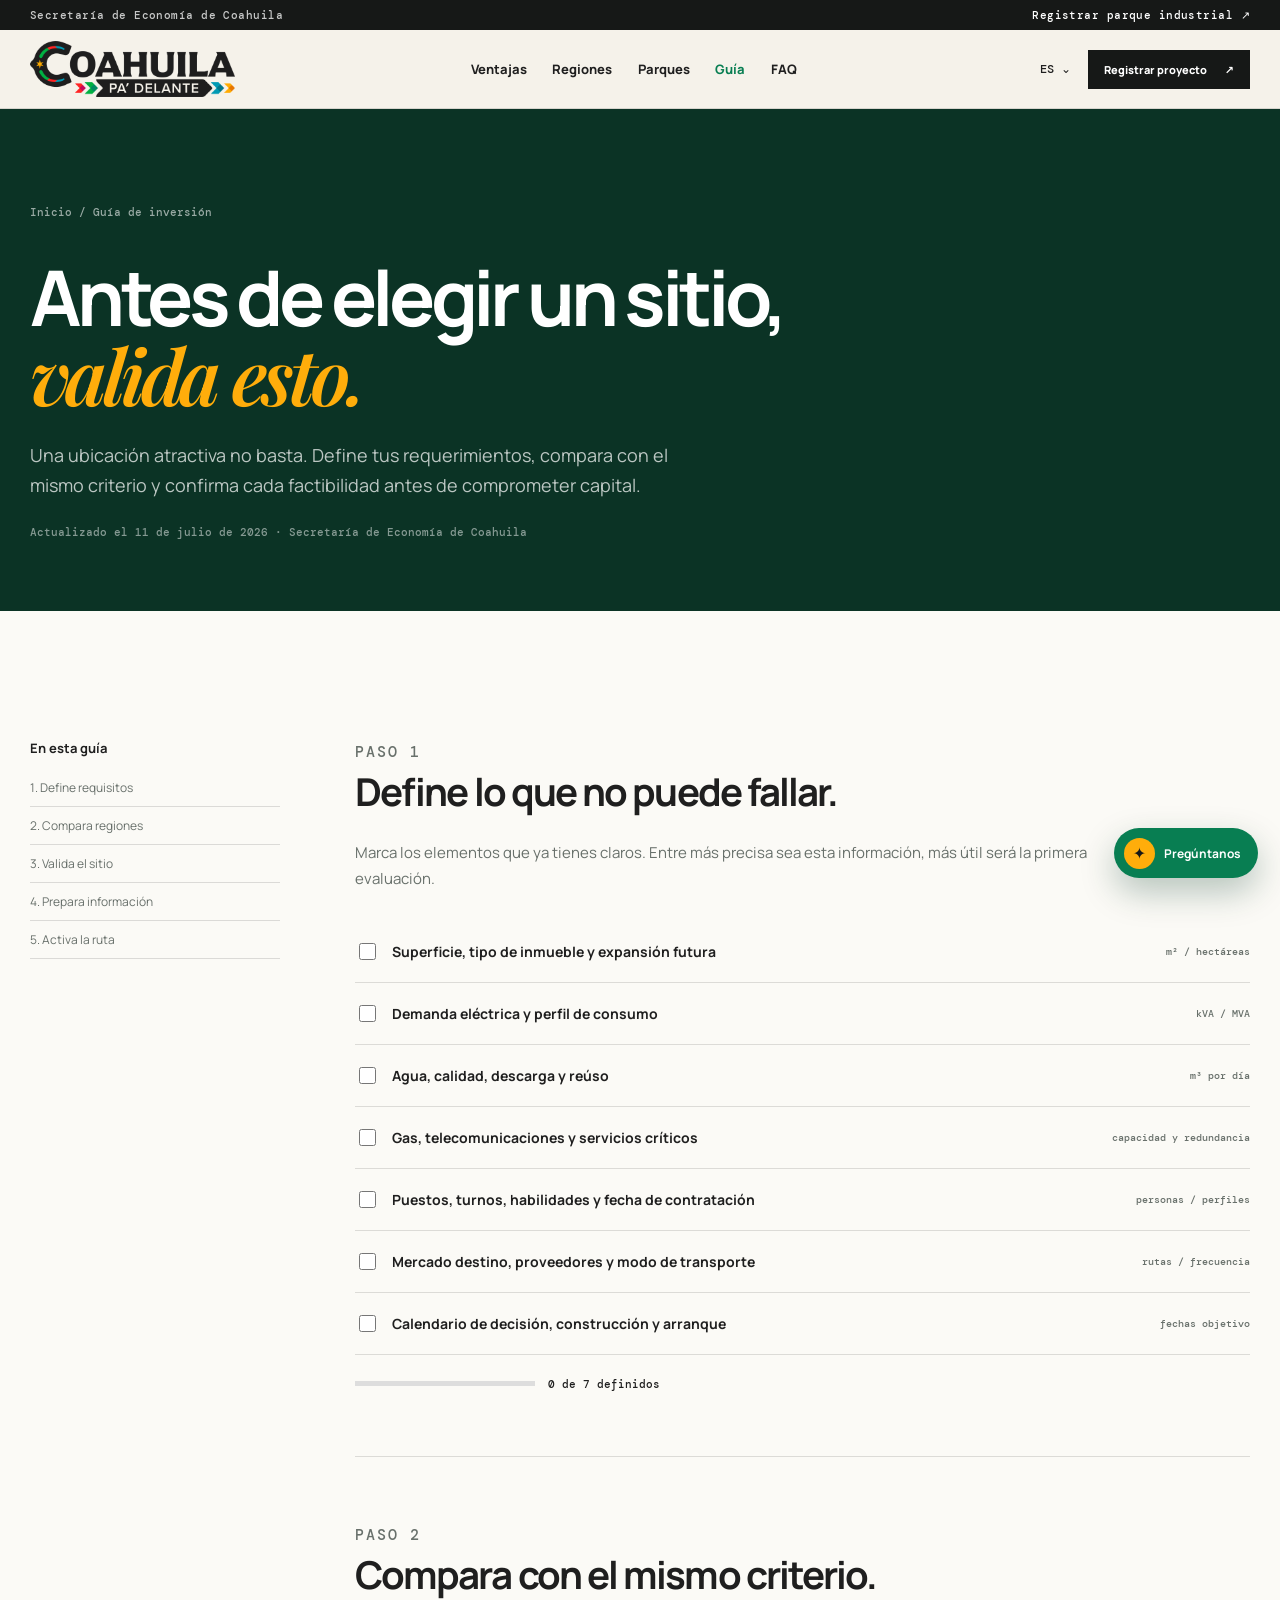
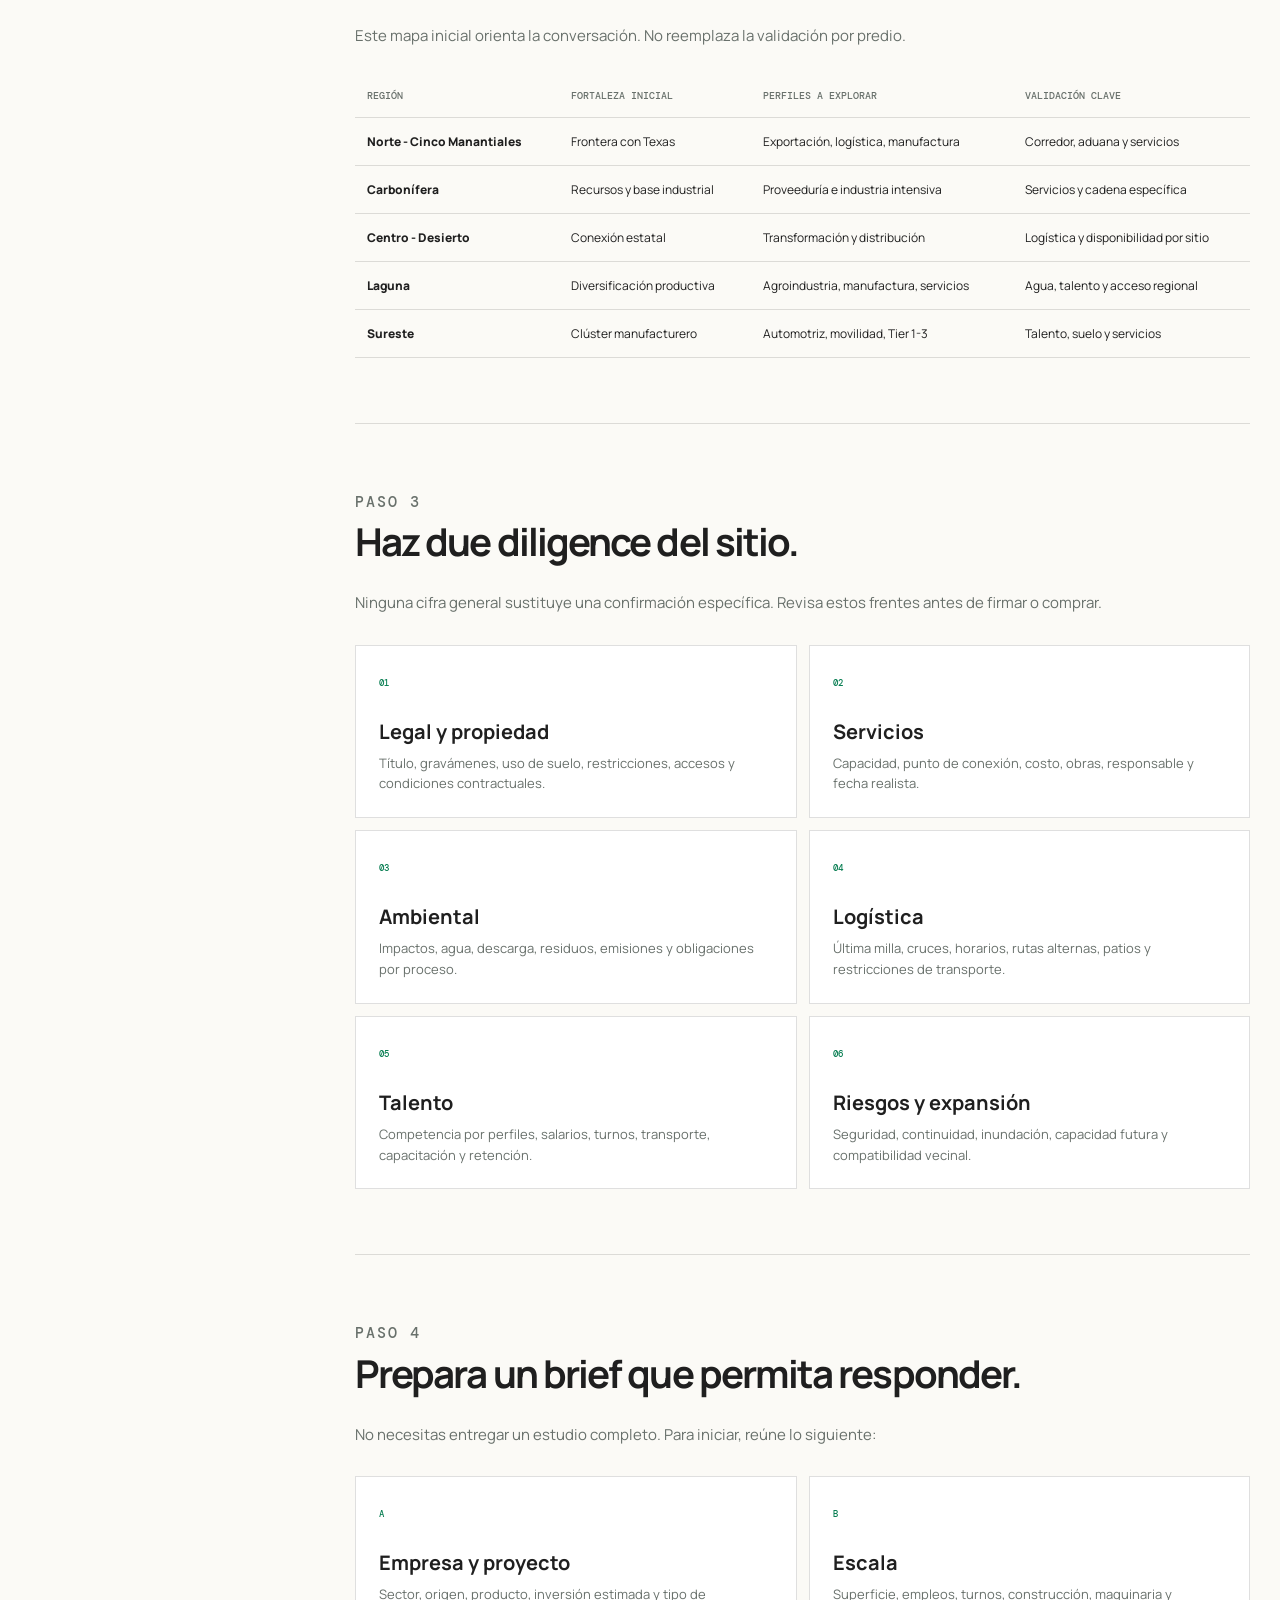
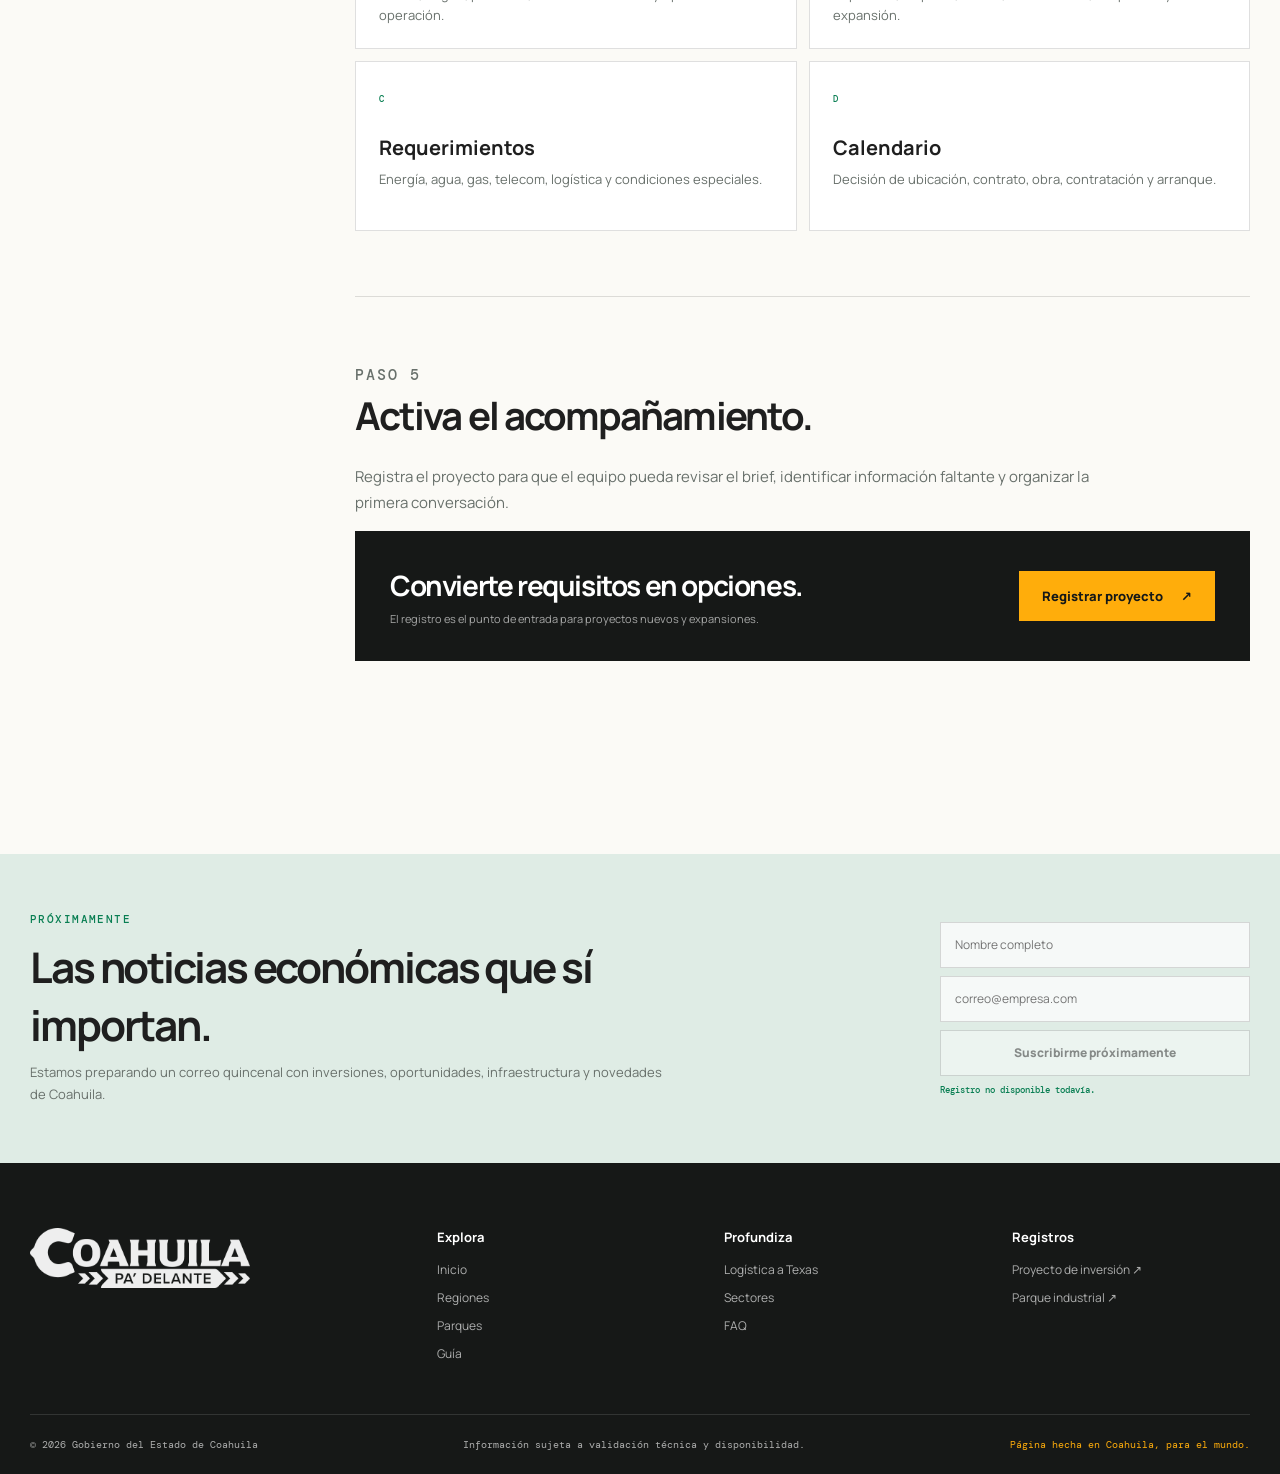
==== commit c00a90c1: "fix: unify responsive navigation and add newsletter teaser" ====
--- a/guia-de-inversion.html
+++ b/guia-de-inversion.html
@@ -108,7 +108,8 @@
       </div></section>
     </main>
 
-    <footer class="site-footer"><div class="shell footer-main"><img src="./assets/logo-coahuila-oficial.png" width="2448" height="664" alt="Coahuila Pa' Delante" /><div><strong>Explora</strong><a href="./">Inicio</a><a href="./regiones-industriales-coahuila.html">Regiones</a><a href="./parques-industriales-coahuila.html">Parques</a><a href="./guia-de-inversion.html">Guía de inversión</a></div><div><strong>Profundiza</strong><a href="./logistica-coahuila-texas.html">Logística a Texas</a><a href="./sectores-industriales-coahuila.html">Sectores</a><a href="./preguntas-frecuentes.html">Preguntas frecuentes</a></div><div><strong>Registros</strong><a href="https://registro.superleads.mx/suma/registro_inversionista" target="_blank" rel="noreferrer">Proyecto de inversión ↗</a><a href="https://registro.superleads.mx/suma/parques_industriales" target="_blank" rel="noreferrer">Parque industrial ↗</a></div></div><div class="shell footer-bottom"><span>© <span id="year"></span> Gobierno del Estado de Coahuila</span><span>Información sujeta a validación técnica y disponibilidad.</span></div></footer>
+    <!-- RLR-016: newsletter económico, bloqueado hasta activar el registro. --><section class="newsletter" aria-labelledby="newsletter-title"><div class="shell newsletter-card"><div class="newsletter-copy"><p class="section-label">Próximamente</p><h2 id="newsletter-title">Las noticias económicas que sí importan.</h2><p>Estamos preparando un correo quincenal con inversiones, oportunidades, infraestructura y novedades de Coahuila.</p></div><form class="newsletter-form" aria-label="Suscripción informativa"><input type="text" placeholder="Nombre completo" disabled aria-label="Nombre completo" /><input type="email" placeholder="correo@empresa.com" disabled aria-label="Correo electrónico" /><button type="button" disabled>Suscribirme próximamente</button><small>Registro no disponible todavía.</small></form></div></section>
+    <footer class="site-footer"><div class="shell footer-main"><img src="./assets/logo-coahuila-oficial.png" width="2448" height="664" alt="Coahuila Pa' Delante" /><div><strong>Explora</strong><a href="./">Inicio</a><a href="./regiones-industriales-coahuila.html">Regiones</a><a href="./parques-industriales-coahuila.html">Parques</a><a href="./guia-de-inversion.html">Guía</a></div><div><strong>Profundiza</strong><a href="./logistica-coahuila-texas.html">Logística a Texas</a><a href="./sectores-industriales-coahuila.html">Sectores</a><a href="./preguntas-frecuentes.html">FAQ</a></div><div><strong>Registros</strong><a href="https://registro.superleads.mx/suma/registro_inversionista" target="_blank" rel="noreferrer">Proyecto de inversión ↗</a><a href="https://registro.superleads.mx/suma/parques_industriales" target="_blank" rel="noreferrer">Parque industrial ↗</a></div></div><div class="shell footer-bottom"><span>© <span id="year"></span> Gobierno del Estado de Coahuila</span><span>Información sujeta a validación técnica y disponibilidad.</span><span class="footer-signature">Página hecha en Coahuila, para el mundo.</span></div></footer>
     <div id="suma-ai-widget-root" class="chat-widget" data-integration="pending"><section class="chat-panel" id="chat-panel" hidden><header><div><small>Asistente de inversión</small><strong>¿Qué necesitas saber?</strong></div><button id="chat-close" type="button" aria-label="Cerrar asistente">×</button></header><p>La conexión con IA está preparada. Mientras tanto, consulta las preguntas frecuentes o registra tu proyecto.</p><a href="./preguntas-frecuentes.html">Preguntas frecuentes →</a><a href="https://registro.superleads.mx/suma/registro_inversionista" target="_blank" rel="noreferrer">Registrar proyecto ↗</a><div id="suma-ai-widget-mount"></div></section><button class="chat-launcher" id="chat-launcher" type="button" aria-expanded="false" aria-controls="chat-panel"><span>✦</span><b>Pregúntanos</b></button></div>
     <div class="toast" id="toast" role="status" aria-live="polite"></div>
     <script src="./app.js"></script>
--- a/styles.css
+++ b/styles.css
@@ -18,6 +18,7 @@
   --shell: min(1220px, calc(100% - 48px));
   --ease: cubic-bezier(.2,.72,.19,1);
 }
+/* RLR-014: Coahuila interface signature and responsive stability. */
 
 * { box-sizing: border-box; }
 html { scroll-behavior: smooth; scroll-padding-top: 110px; }
@@ -32,18 +33,18 @@
 .skip-link:focus { top: 16px; }
 
 .site-header { position: relative; z-index: 50; background: rgba(245,242,234,.98); border-bottom: 1px solid var(--line); }
-.site-header.is-fixed { position: fixed; inset: 0 0 auto; box-shadow: 0 8px 32px rgba(16,28,21,.09); animation: headerIn .26s var(--ease); }
+.site-header.is-fixed { position: -webkit-sticky; position: sticky; top: 0; box-shadow: 0 8px 32px rgba(16,28,21,.09); animation: headerIn .26s var(--ease); }
 .utility-bar { background: var(--black); color: rgba(255,255,255,.76); }
 .utility-inner { min-height: 30px; display: flex; align-items: center; justify-content: space-between; gap: 20px; font: 500 9px var(--mono); letter-spacing: .04em; }
 .utility-inner a { color: #fff; }
 .utility-inner a:hover { color: var(--gold); }
 .nav-shell { min-height: 78px; display: flex; align-items: center; gap: 32px; }
-.official-brand { width: 205px; flex: none; }
-.official-brand img { width: 100%; }
+.official-brand { width: 205px; height: 58px; flex: none; display: flex; align-items: center; overflow: hidden; }
+.official-brand img { display: block; width: 100%; height: auto !important; max-height: 58px; object-fit: contain; object-position: left center; }
 .main-nav { display: flex; align-items: center; gap: clamp(15px,2vw,30px); margin-left: auto; }
 .main-nav a { padding-block: 28px; font-size: 11px; font-weight: 750; }
 .main-nav a:hover, .main-nav a[aria-current="page"] { color: var(--green); }
-.nav-actions { display: flex; align-items: center; gap: 10px; }
+.nav-actions { display: flex; align-items: center; gap: 10px; margin-left: auto; }
 .language-wrap { position: relative; }
 .language-button { padding: 10px 7px; border: 0; background: transparent; color: var(--ink); font: 500 10px var(--mono); }
 .language-menu { position: absolute; top: calc(100% + 12px); right: 0; width: 215px; padding: 6px; background: #fff; border: 1px solid var(--line); box-shadow: 0 18px 50px rgba(20,29,24,.14); }
@@ -82,7 +83,7 @@
 .section-heading { margin-bottom: 45px; }
 .section-heading h2 { margin: 14px 0 0; font-size: clamp(35px,4.4vw,60px); line-height: 1.04; letter-spacing: -.055em; }
 .section-heading.compact { max-width: 720px; }
-.section-heading.split { display: flex; align-items: end; justify-content: space-between; gap: 50px; }
+.section-heading.split { display: flex; align-items: flex-end; align-items: end; justify-content: space-between; gap: 50px; }
 .section-heading.split > p { max-width: 350px; margin: 0 0 6px; color: var(--muted); font-size: 13px; line-height: 1.7; }
 .value-section { background: var(--paper); }
 .value-grid { display: grid; grid-template-columns: repeat(4,1fr); border-top: 1px solid var(--line); }
@@ -119,13 +120,15 @@
 .decision-card > span { color: var(--green); font: 500 9px var(--mono); text-transform: uppercase; letter-spacing: .1em; }.decision-card h3 { max-width: 270px; margin: 70px 0 12px; font-size: 26px; letter-spacing: -.045em; }.decision-card p { max-width: 310px; margin: 0; color: var(--muted); font-size: 12px; line-height: 1.65; }.decision-card b { margin-top: auto; color: var(--green); font-size: 11px; }.faq-card { background: var(--green-soft); }.register-card { color: #fff; background: var(--black); }.register-card > span,.register-card b { color: var(--gold); }.register-card p { color: rgba(255,255,255,.65); }
 .topic-index { margin-top: 28px; display: grid; grid-template-columns: repeat(5,1fr); border-top: 1px solid var(--line); }.topic-index a { min-height: 78px; padding: 18px 14px; border-right: 1px solid var(--line); display: grid; align-content: center; gap: 8px; font-size: 10px; font-weight: 800; line-height: 1.4; }.topic-index a:last-child { border-right: 0; }.topic-index span { color: var(--green); font: 500 8px var(--mono); }.topic-index a:hover { color: var(--green); background: var(--cream); }
 
-.park-section { padding-top: 0; }.park-card { min-height: 330px; padding: clamp(34px,6vw,72px); display: flex; align-items: end; justify-content: space-between; gap: 50px; color: #fff; background: linear-gradient(110deg, rgba(9,47,34,.97), rgba(9,47,34,.78)), url("./assets/parques-industriales-coahuila.webp") center/cover; }.park-card h2 { margin: 15px 0 12px; font-size: clamp(36px,4vw,58px); letter-spacing: -.055em; }.park-card p:not(.section-label) { max-width: 610px; margin: 0; color: rgba(255,255,255,.7); font-size: 13px; line-height: 1.65; }
+.park-section { padding-top: 0; }.park-card { min-height: 330px; padding: clamp(34px,6vw,72px); display: flex; align-items: flex-end; align-items: end; justify-content: space-between; gap: 50px; color: #fff; background: linear-gradient(110deg, rgba(9,47,34,.97), rgba(9,47,34,.78)), url("./assets/parques-industriales-coahuila.webp") center/cover; }.park-card h2 { margin: 15px 0 12px; font-size: clamp(36px,4vw,58px); letter-spacing: -.055em; }.park-card p:not(.section-label) { max-width: 610px; margin: 0; color: rgba(255,255,255,.7); font-size: 13px; line-height: 1.65; }
 .final-cta { text-align: center; background: var(--cream); }.final-cta-inner { display: grid; justify-items: center; }.final-cta h2 { margin: 24px 0 14px; font-size: clamp(36px,4.8vw,64px); letter-spacing: -.06em; }.final-cta-inner > p:not(.eyebrow) { max-width: 550px; margin: 0 0 27px; color: var(--muted); font-size: 13px; line-height: 1.7; }
 
 .site-footer { padding-top: 65px; color: rgba(255,255,255,.65); background: var(--black); }
-.footer-main { display: grid; grid-template-columns: 1.5fr repeat(3,1fr); gap: 50px; padding-bottom: 52px; }.footer-main > img { width: 220px; filter: brightness(0) invert(1); opacity: .93; }.footer-main > div { display: grid; align-content: start; gap: 11px; font-size: 10px; }.footer-main strong { margin-bottom: 4px; color: #fff; font-size: 11px; }.footer-main a:hover { color: var(--gold); }.footer-bottom { min-height: 60px; border-top: 1px solid rgba(255,255,255,.12); display: flex; align-items: center; justify-content: space-between; gap: 20px; font: 9px var(--mono); }
+.footer-main { display: grid; grid-template-columns: 1.5fr repeat(3,1fr); gap: 50px; padding-bottom: 52px; }.footer-main > img { width: 220px; height: auto !important; max-height: 60px; object-fit: contain; object-position: left center; filter: brightness(0) invert(1); opacity: .93; }.footer-main > div { display: grid; align-content: start; gap: 11px; font-size: 10px; }.footer-main strong { margin-bottom: 4px; color: #fff; font-size: 11px; }.footer-main a:hover { color: var(--gold); }.footer-bottom { min-height: 60px; border-top: 1px solid rgba(255,255,255,.12); display: flex; align-items: center; justify-content: space-between; gap: 20px; font: 9px var(--mono); }
+.footer-signature { color: var(--gold); }
 
 .chat-widget { position: fixed; right: 22px; bottom: 22px; z-index: 80; }.chat-launcher { min-height: 50px; padding: 0 17px 0 10px; display: flex; align-items: center; gap: 9px; border: 0; border-radius: 999px; color: #fff; background: var(--green); box-shadow: 0 14px 34px rgba(8,57,40,.28); }.chat-launcher span { width: 31px; height: 31px; display: grid; place-items: center; border-radius: 50%; color: var(--black); background: var(--gold); }.chat-launcher b { font-size: 10px; }.chat-panel { position: absolute; right: 0; bottom: 62px; width: min(340px,calc(100vw - 30px)); padding: 20px; color: var(--ink); background: #fff; border: 1px solid var(--line); box-shadow: 0 24px 70px rgba(13,30,21,.22); }.chat-panel header { display: flex; align-items: start; justify-content: space-between; gap: 16px; }.chat-panel header div { display: grid; gap: 4px; }.chat-panel small { color: var(--green); font: 500 8px var(--mono); text-transform: uppercase; }.chat-panel strong { font-size: 17px; }.chat-panel header button { border: 0; background: transparent; font-size: 23px; line-height: 1; }.chat-panel > p { margin: 17px 0; color: var(--muted); font-size: 11px; line-height: 1.6; }.chat-panel > a { display: block; padding: 11px 0; border-top: 1px solid var(--line); color: var(--green); font-size: 10px; font-weight: 800; }
+.newsletter { padding: 58px 0; background: var(--green-soft); }.newsletter-card { display: flex; align-items: center; justify-content: space-between; gap: 35px; }.newsletter-copy { max-width: 650px; }.newsletter-copy h2 { margin: 12px 0 8px; font-size: clamp(28px,3.3vw,44px); letter-spacing: -.05em; }.newsletter-copy p:not(.section-label) { margin: 0; color: var(--muted); font-size: 13px; line-height: 1.65; }.newsletter-form { min-width: 310px; display: grid; gap: 8px; }.newsletter-form input,.newsletter-form button { min-height: 46px; padding: 0 14px; border: 1px solid rgba(31,31,31,.16); background: rgba(255,255,255,.72); color: var(--muted); font-size: 12px; }.newsletter-form button { color: rgba(31,31,31,.5); background: rgba(255,255,255,.4); font-weight: 800; cursor: not-allowed; }.newsletter-form small { color: var(--green); font: 500 9px var(--mono); }
 .toast { position: fixed; left: 50%; bottom: 20px; z-index: 100; max-width: calc(100% - 30px); padding: 13px 18px; color: #fff; background: var(--black); font-size: 11px; opacity: 0; pointer-events: none; transform: translate(-50%,12px); transition: .25s var(--ease); }.toast.show { opacity: 1; transform: translate(-50%,0); }
 
 /* Inner pages */
@@ -142,7 +145,7 @@
 .seo-article { max-width: 920px; }
 .seo-article > section { padding-bottom: 66px; margin-bottom: 66px; border-bottom: 1px solid var(--line); }
 .seo-article > section h2 { margin: 12px 0 20px; font-size: clamp(30px,3.8vw,49px); line-height: 1.08; letter-spacing: -.052em; }
-.seo-article > section > p:not(.section-label,.source-note) { max-width: 790px; color: #4f5b54; font-size: 14px; line-height: 1.8; }
+.seo-article > section > p:not(.section-label):not(.source-note) { max-width: 790px; color: #4f5b54; font-size: 14px; line-height: 1.8; }
 .evidence-table-wrap { overflow-x: auto; margin-top: 30px; }
 .evidence-table { width: 100%; min-width: 680px; border-collapse: collapse; background: #fff; }
 .evidence-table th,.evidence-table td { padding: 16px 14px; border-bottom: 1px solid var(--line); text-align: left; vertical-align: top; }
@@ -158,13 +161,14 @@
 
 .error-page { min-height: 100vh; display: grid; place-items: center; padding: 40px 0; background: var(--cream); }.error-page .shell { max-width: 720px; }.error-page img { width: 260px; margin-bottom: 70px; }.error-page h1 { margin: 15px 0; font-size: clamp(46px,7vw,82px); letter-spacing: -.065em; }.error-page p:not(.section-label) { max-width: 520px; color: var(--muted); line-height: 1.7; }.error-page .hero-actions { margin-top: 28px; }
 .reveal { opacity: 1; transform: none; }
+:focus-visible { outline: 3px solid var(--gold); outline-offset: 4px; }
 @keyframes heroMove { to { transform: scale(1.06) translateX(1%); } }
 @keyframes headerIn { from { transform: translateY(-100%); } }
 
 @media (max-width: 960px) {
-  :root { --shell: min(100% - 36px,760px); }
-  .utility-bar { display: none; }.nav-shell { min-height: 70px; }.official-brand { width: 175px; }
-  .main-nav { position: fixed; inset: 70px 0 auto; display: none; padding: 22px 18px 28px; background: var(--cream); border-bottom: 1px solid var(--line); box-shadow: 0 18px 30px rgba(15,30,21,.12); }.main-nav.is-open { display: grid; gap: 0; }.main-nav a { padding: 14px 0; border-bottom: 1px solid var(--line); font-size: 12px; }.menu-button { display: block; }.button-nav { display: none; }
+  :root { --shell: min(760px, calc(100% - 36px)); }
+  .utility-bar { display: none; }.nav-shell { min-height: 70px; }.official-brand { width: 175px; height: 50px; }.official-brand img { max-height: 50px; }
+  .main-nav { position: fixed; inset: 70px 0 auto; display: none; padding: 22px 18px 28px; background: var(--cream); border-bottom: 1px solid var(--line); box-shadow: 0 18px 30px rgba(15,30,21,.12); }.main-nav.is-open { display: grid; gap: 0; }.main-nav a { padding: 14px 0; border-bottom: 1px solid var(--line); font-size: 12px; }.menu-button { display: block; margin-left: 5px; }.button-nav { display: none; }
   .value-grid { grid-template-columns: repeat(2,1fr); }.value-grid article:nth-child(2) { border-right: 0; }.value-grid article:nth-child(3) { padding-left: 0; border-top: 1px solid var(--line); }.value-grid article:nth-child(4) { border-top: 1px solid var(--line); }
   .numbers-bar { grid-template-columns: repeat(3,1fr); }.numbers-bar a { grid-column: 1/-1; }
   .decision-grid { grid-template-columns: 1fr; }.decision-card { min-height: 260px; }.decision-card h3 { margin-top: 45px; }
@@ -174,10 +178,10 @@
 }
 
 @media (max-width: 660px) {
-  :root { --shell: calc(100% - 30px); }.official-brand { width: 150px; }.language-button { padding-inline: 4px; }
+  :root { --shell: calc(100% - 30px); }.official-brand { width: 150px; height: 44px; }.official-brand img { max-height: 44px; }.language-button { padding-inline: 4px; }
   .hero-simple { min-height: 650px; }.hero-simple h1 { font-size: 49px; }.hero-simple-content { padding-top: 65px; }.hero-simple-content > p:not(.eyebrow) { font-size: 14px; }.hero-actions { display: grid; justify-items: stretch; }.hero-proof { margin-top: 42px; grid-template-columns: 1fr; gap: 12px; }.hero-proof span { display: flex; align-items: baseline; gap: 8px; }.hero-proof strong { display: inline; }
   .section { padding: 72px 0; }.section-heading.split { display: grid; gap: 20px; }.value-grid { grid-template-columns: 1fr; }.value-grid article,.value-grid article:not(:first-child),.value-grid article:nth-child(3) { min-height: 190px; padding: 22px 0; border-right: 0; border-top: 1px solid var(--line); }.value-grid h3 { margin-top: 32px; }.numbers-bar { grid-template-columns: 1fr 1fr; }.numbers-bar article:nth-child(3),.numbers-bar a { grid-column: 1/-1; }
-  .region-list article { grid-template-columns: 35px 1fr; padding: 18px 0; }.region-list small { grid-column: 2; }.regions-cta,.park-card,.inline-cta { display: grid; align-items: start; }.process-grid { grid-template-columns: 1fr 1fr; }.process-grid li:nth-child(2) { border-right: 0; }.process-grid li:nth-child(3) { padding-left: 0; border-top: 1px solid var(--line); }.process-grid li:nth-child(4) { border-top: 1px solid var(--line); }.park-card { min-height: 410px; align-content: end; }.footer-main { grid-template-columns: 1fr 1fr; }.footer-main > img { grid-column: 1/-1; }.footer-main > div:last-child { grid-column: auto; }.footer-bottom { padding: 17px 0; display: grid; }.chat-widget { right: 14px; bottom: 14px; }.chat-launcher b { display: none; }.chat-launcher { width: 50px; padding: 0 9px; }
+  .region-list article { grid-template-columns: 35px 1fr; padding: 18px 0; }.region-list small { grid-column: 2; }.regions-cta,.park-card,.inline-cta { display: grid; align-items: flex-start; align-items: start; }.process-grid { grid-template-columns: 1fr 1fr; }.process-grid li:nth-child(2) { border-right: 0; }.process-grid li:nth-child(3) { padding-left: 0; border-top: 1px solid var(--line); }.process-grid li:nth-child(4) { border-top: 1px solid var(--line); }.park-card { min-height: 410px; align-content: end; }.newsletter-card { display: grid; gap: 25px; }.newsletter-form { min-width: 0; width: 100%; }.footer-main { grid-template-columns: 1fr 1fr; }.footer-main > img { grid-column: 1/-1; }.footer-main > div:last-child { grid-column: auto; }.footer-bottom { padding: 17px 0; display: grid; }.chat-widget { right: 14px; bottom: 14px; }.chat-launcher b { display: none; }.chat-launcher { width: 50px; padding: 0 9px; }
   .inner-hero { padding: 55px 0; }.inner-hero h1 { font-size: 46px; }.plain-grid { grid-template-columns: 1fr; }.checklist label { grid-template-columns: 25px 1fr; padding: 12px 0; }.checklist small { grid-column: 2; }.compare-wrap { overflow-x: auto; }.compare-table { min-width: 620px; }.faq-search { grid-template-columns: 1fr; }.inline-cta { padding: 27px; }
   .seo-article > section { padding-bottom: 48px; margin-bottom: 48px; }.related-links { grid-template-columns: 1fr; }.article-steps { grid-template-columns: 1fr 1fr; }.article-steps li:nth-child(2) { border-right: 0; }.article-steps li:nth-child(n+3) { border-top: 1px solid var(--line); }.fact-highlight { grid-template-columns: 1fr; }.dual-cta { grid-template-columns: 1fr; }.metric-row { grid-template-columns: 1fr 1fr; }.metric-row article:nth-child(2) { border-right: 0; }.metric-row article:nth-child(n+3) { border-top: 1px solid var(--line); }
 }
@@ -200,8 +204,9 @@
 .chat-launcher b { font-size: 12px; }.chat-panel > p { font-size: 13px; }.chat-panel > a { font-size: 12px; }
 .inner-hero .breadcrumbs { font-size: 11px; }.inner-hero > .shell > p:not(.breadcrumbs) { font-size: 18px; }.editorial-meta { font-size: 11px!important; }
 .page-aside strong { font-size: 13px; }.page-aside a { font-size: 12px; }.content-block > p { font-size: 15px; }.plain-card h3 { font-size: 20px; }.plain-card p { font-size: 13px; }.checklist label { font-size: 14px; }.checklist small { font-size: 10px; }.check-progress b { font-size: 11px; }.compare-table { font-size: 12px; }.compare-table th { font-size: 10px; }.faq-count { font-size: 11px; }.faq-categories button { font-size: 11px; }.faq-group h2 { font-size: 32px; }.faq-item summary { font-size: 15px; }.faq-answer { font-size: 14px; }
-.seo-article > section > p:not(.section-label,.source-note) { font-size: 16px; }.evidence-table td { font-size: 13px; }.evidence-table th { font-size: 10px; }.source-note { font-size: 11px; }.article-list li { font-size: 14px; }.article-steps span { font-size: 13px; }.related-links strong { font-size: 13px; }.related-links a { font-size: 12px; }.fact-highlight span { font-size: 12px; }.fact-highlight a { font-size: 11px; }.dual-cta article > p:not(.section-label) { font-size: 13px; }.metric-row span { font-size: 12px; }
+.seo-article > section > p:not(.section-label):not(.source-note) { font-size: 16px; }.evidence-table td { font-size: 13px; }.evidence-table th { font-size: 10px; }.source-note { font-size: 11px; }.article-list li { font-size: 14px; }.article-steps span { font-size: 13px; }.related-links strong { font-size: 13px; }.related-links a { font-size: 12px; }.fact-highlight span { font-size: 12px; }.fact-highlight a { font-size: 11px; }.dual-cta article > p:not(.section-label) { font-size: 13px; }.metric-row span { font-size: 12px; }
 
 @media (max-width: 660px) {
-  .main-nav a { font-size: 14px; }.hero-simple-content > p:not(.eyebrow) { font-size: 16px; }.hero-proof span { font-size: 13px; }.hero-proof strong { font-size: 21px; }.value-grid h3 { font-size: 21px; }.value-grid p { font-size: 14px; }.region-list h3 { font-size: 22px; }.region-list p { font-size: 13px; }.region-list small { font-size: 11px; }.process-grid h3 { font-size: 18px; }.process-grid p { font-size: 13px; }.decision-card h3 { font-size: 27px; }.decision-card p { font-size: 14px; }.inner-hero > .shell > p:not(.breadcrumbs) { font-size: 16px; }.seo-article > section > p:not(.section-label,.source-note) { font-size: 15px; }.faq-item summary { font-size: 14px; }.faq-answer { font-size: 13px; }
-}
+  .main-nav a { font-size: 14px; }.hero-simple-content > p:not(.eyebrow) { font-size: 16px; }.hero-proof span { font-size: 13px; }.hero-proof strong { font-size: 21px; }.value-grid h3 { font-size: 21px; }.value-grid p { font-size: 14px; }.region-list h3 { font-size: 22px; }.region-list p { font-size: 13px; }.region-list small { font-size: 11px; }.process-grid h3 { font-size: 18px; }.process-grid p { font-size: 13px; }.decision-card h3 { font-size: 27px; }.decision-card p { font-size: 14px; }.inner-hero > .shell > p:not(.breadcrumbs) { font-size: 16px; }.seo-article > section > p:not(.section-label):not(.source-note) { font-size: 15px; }.faq-item summary { font-size: 14px; }.faq-answer { font-size: 13px; }
+  .hero-photo { object-position: 30% 68%; }.hero-simple { min-height: 670px; }
+}
